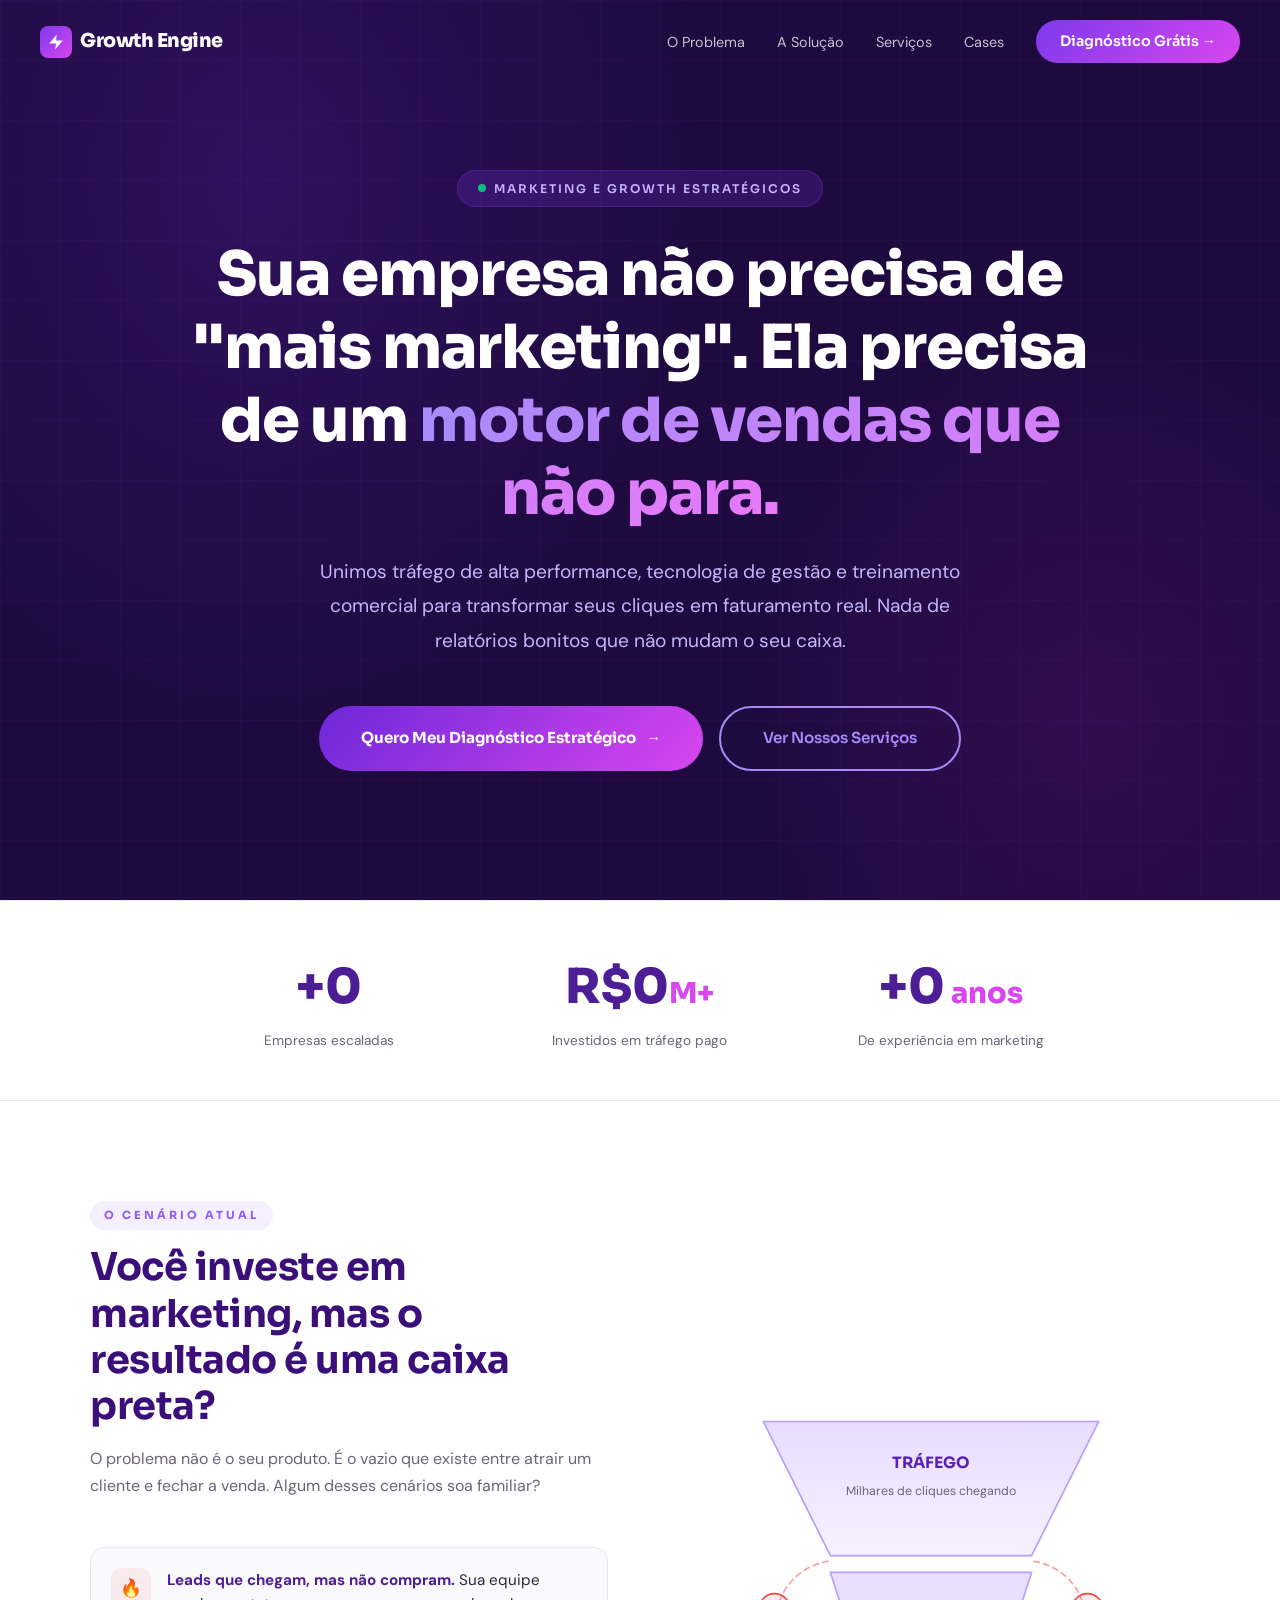
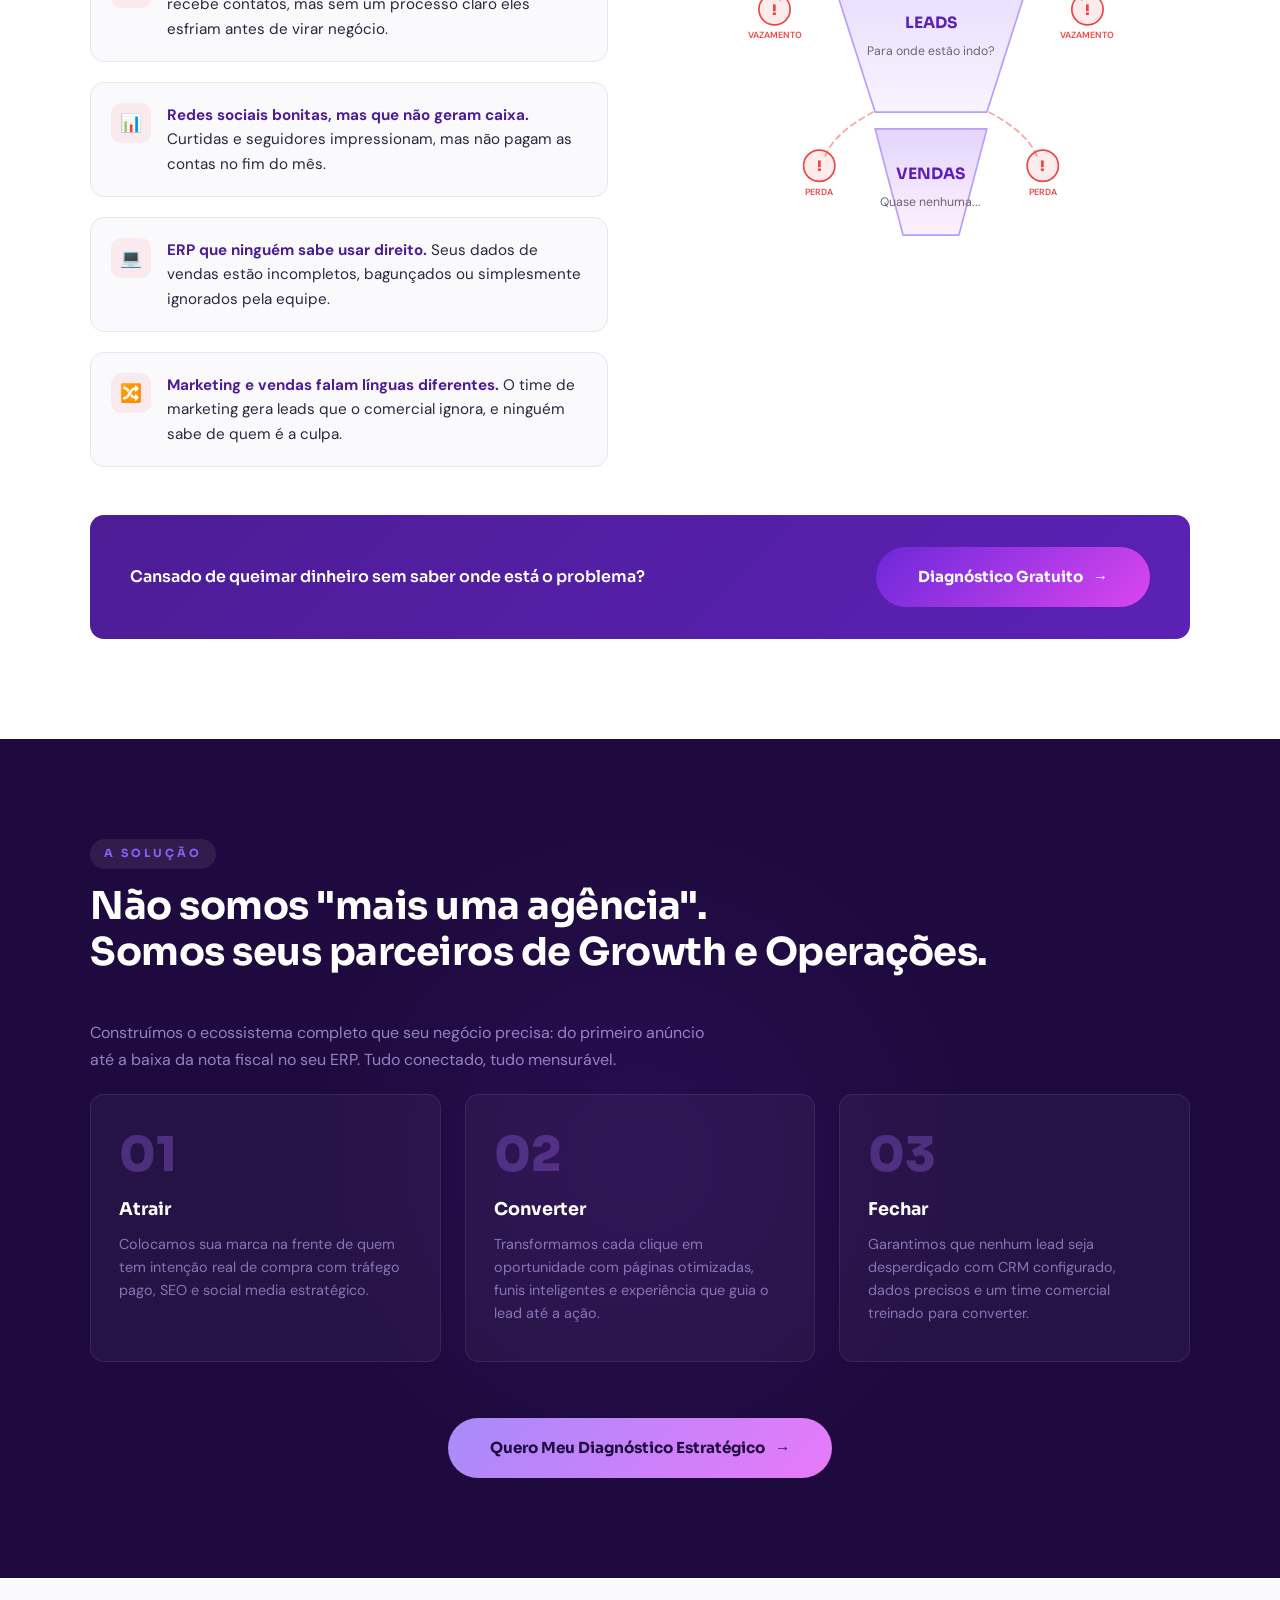
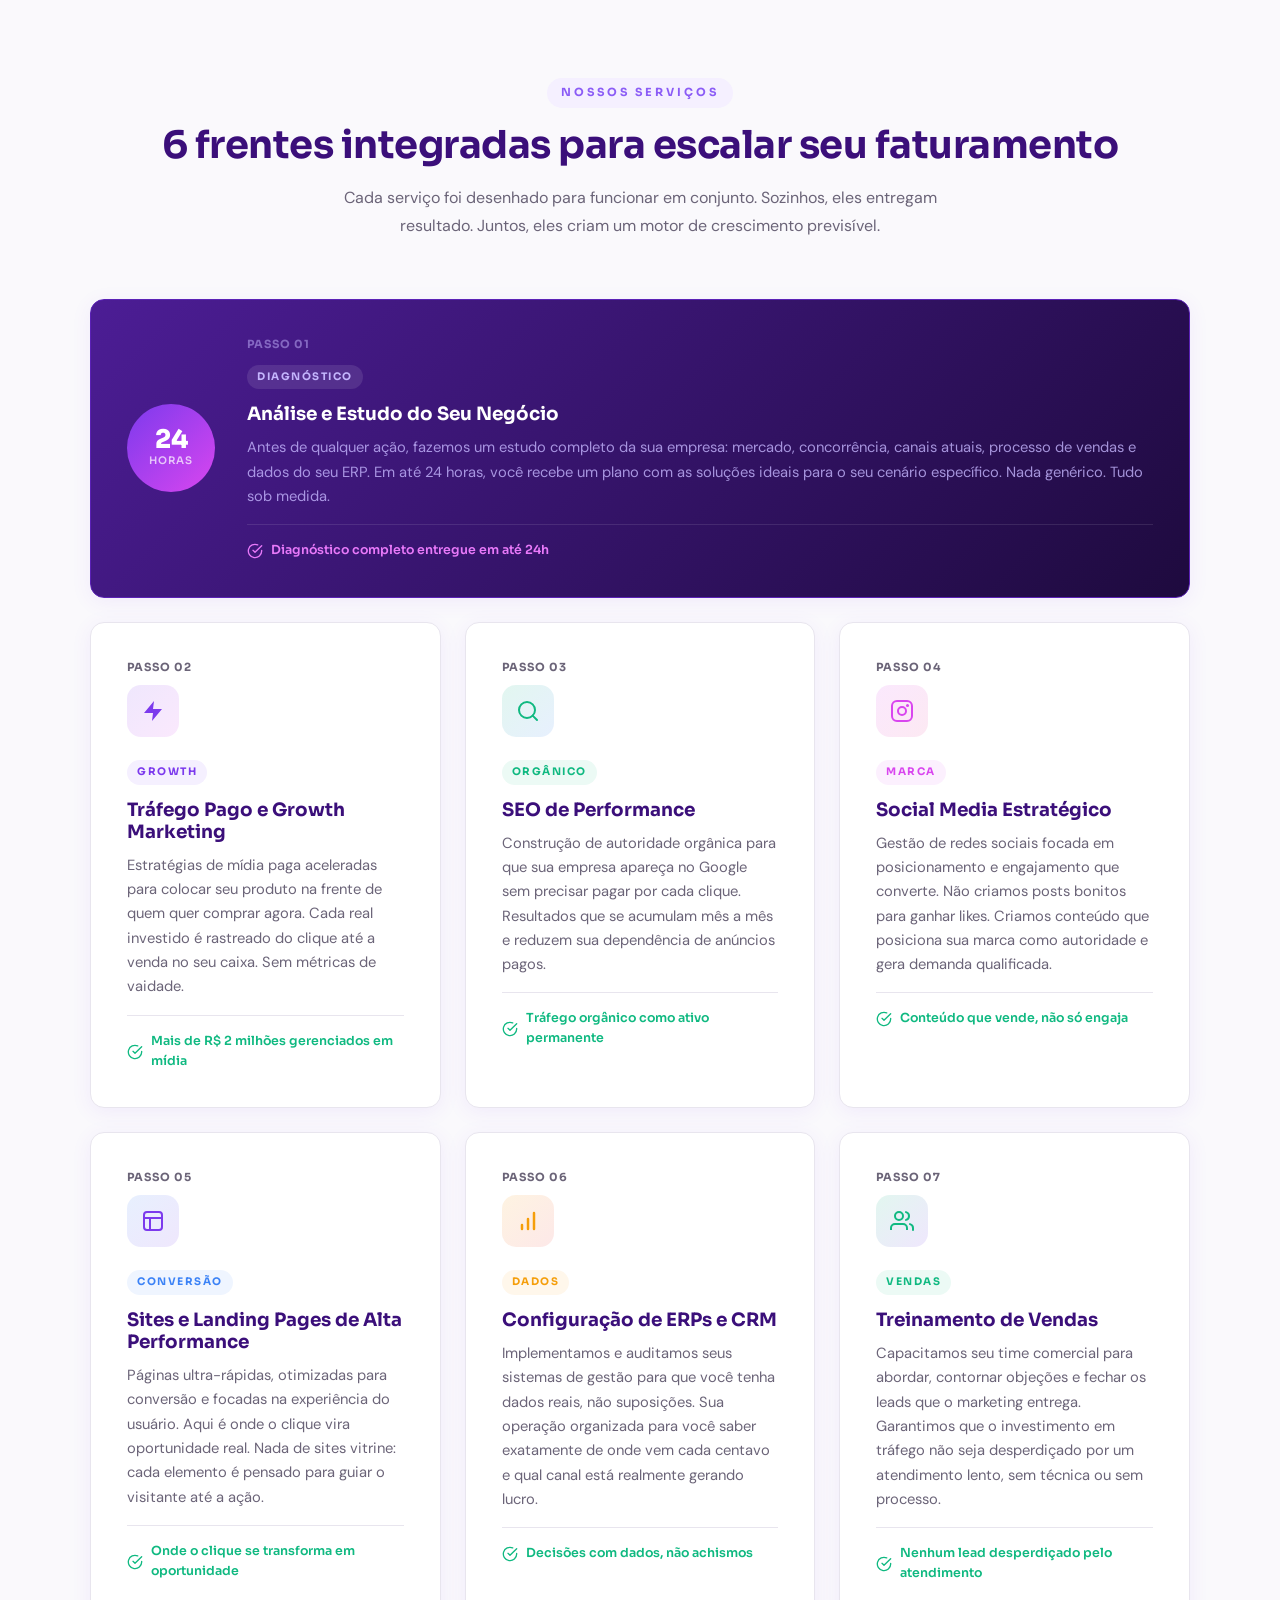
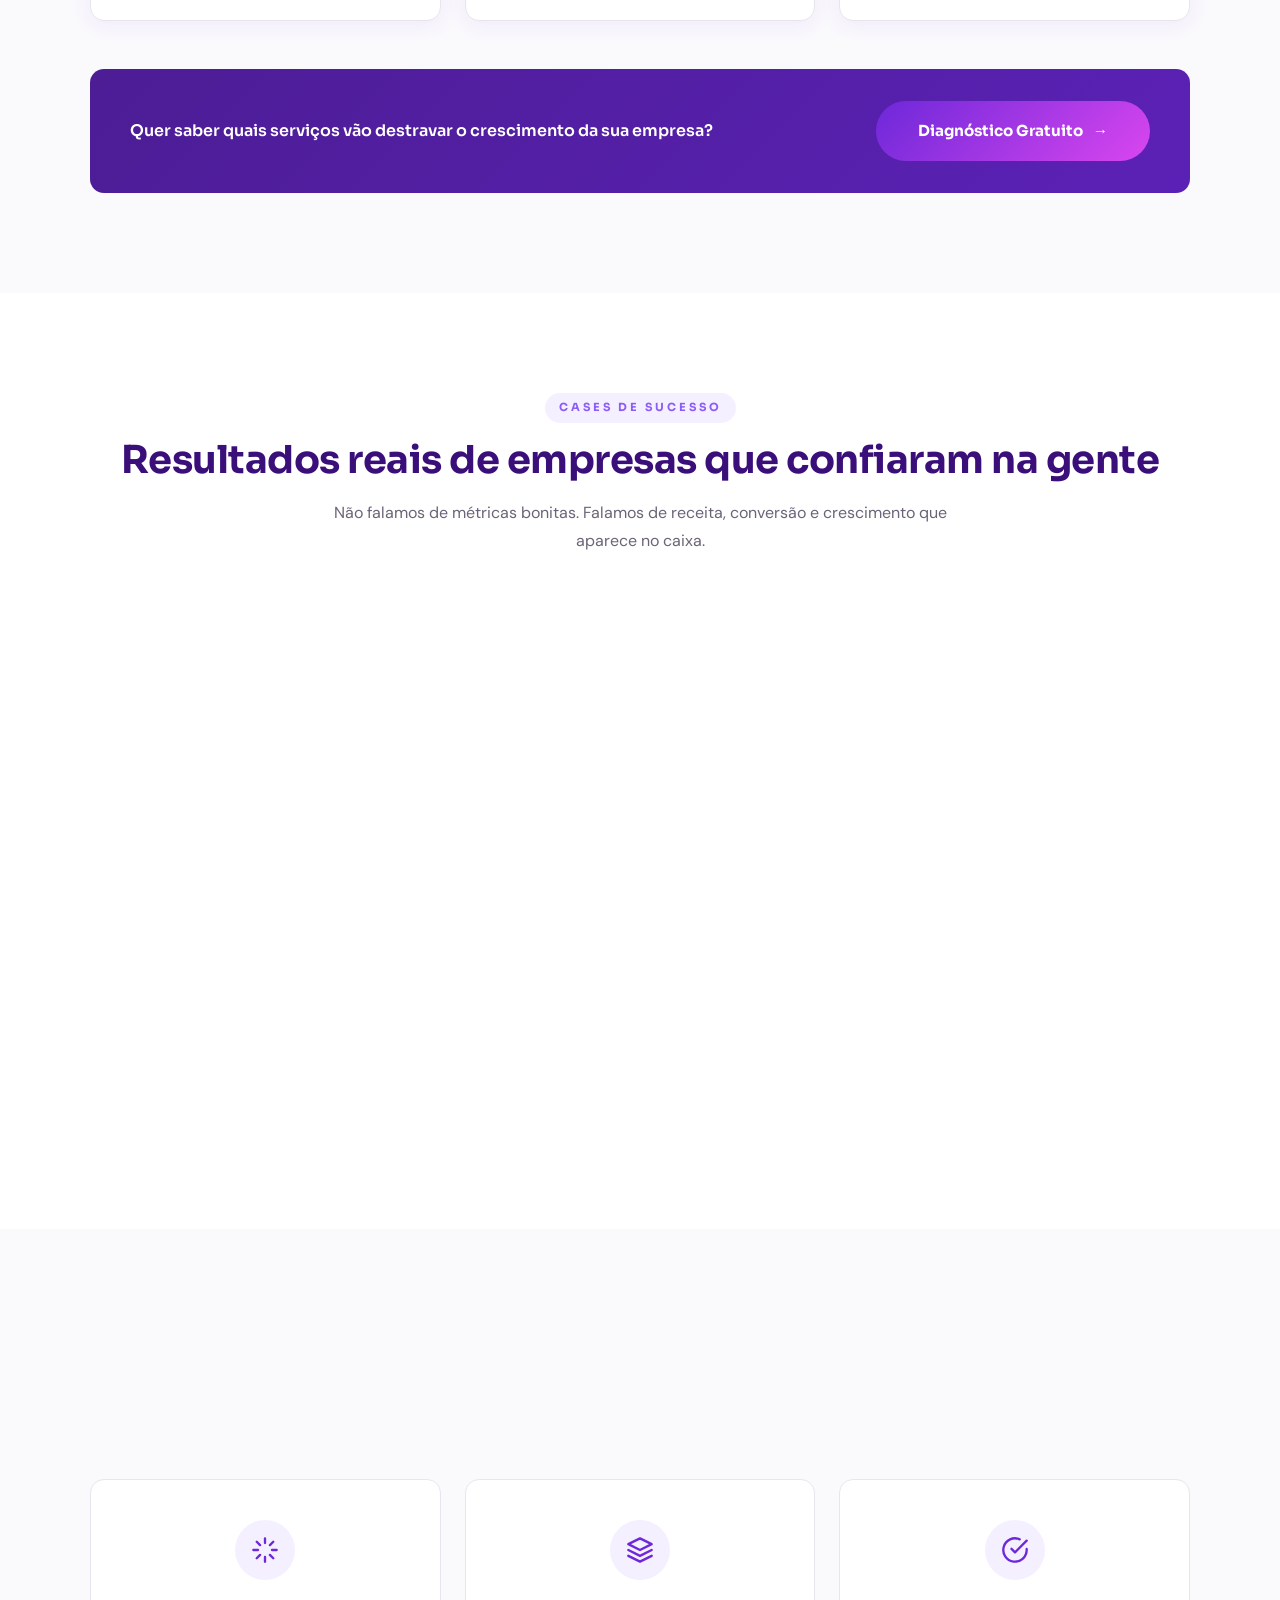
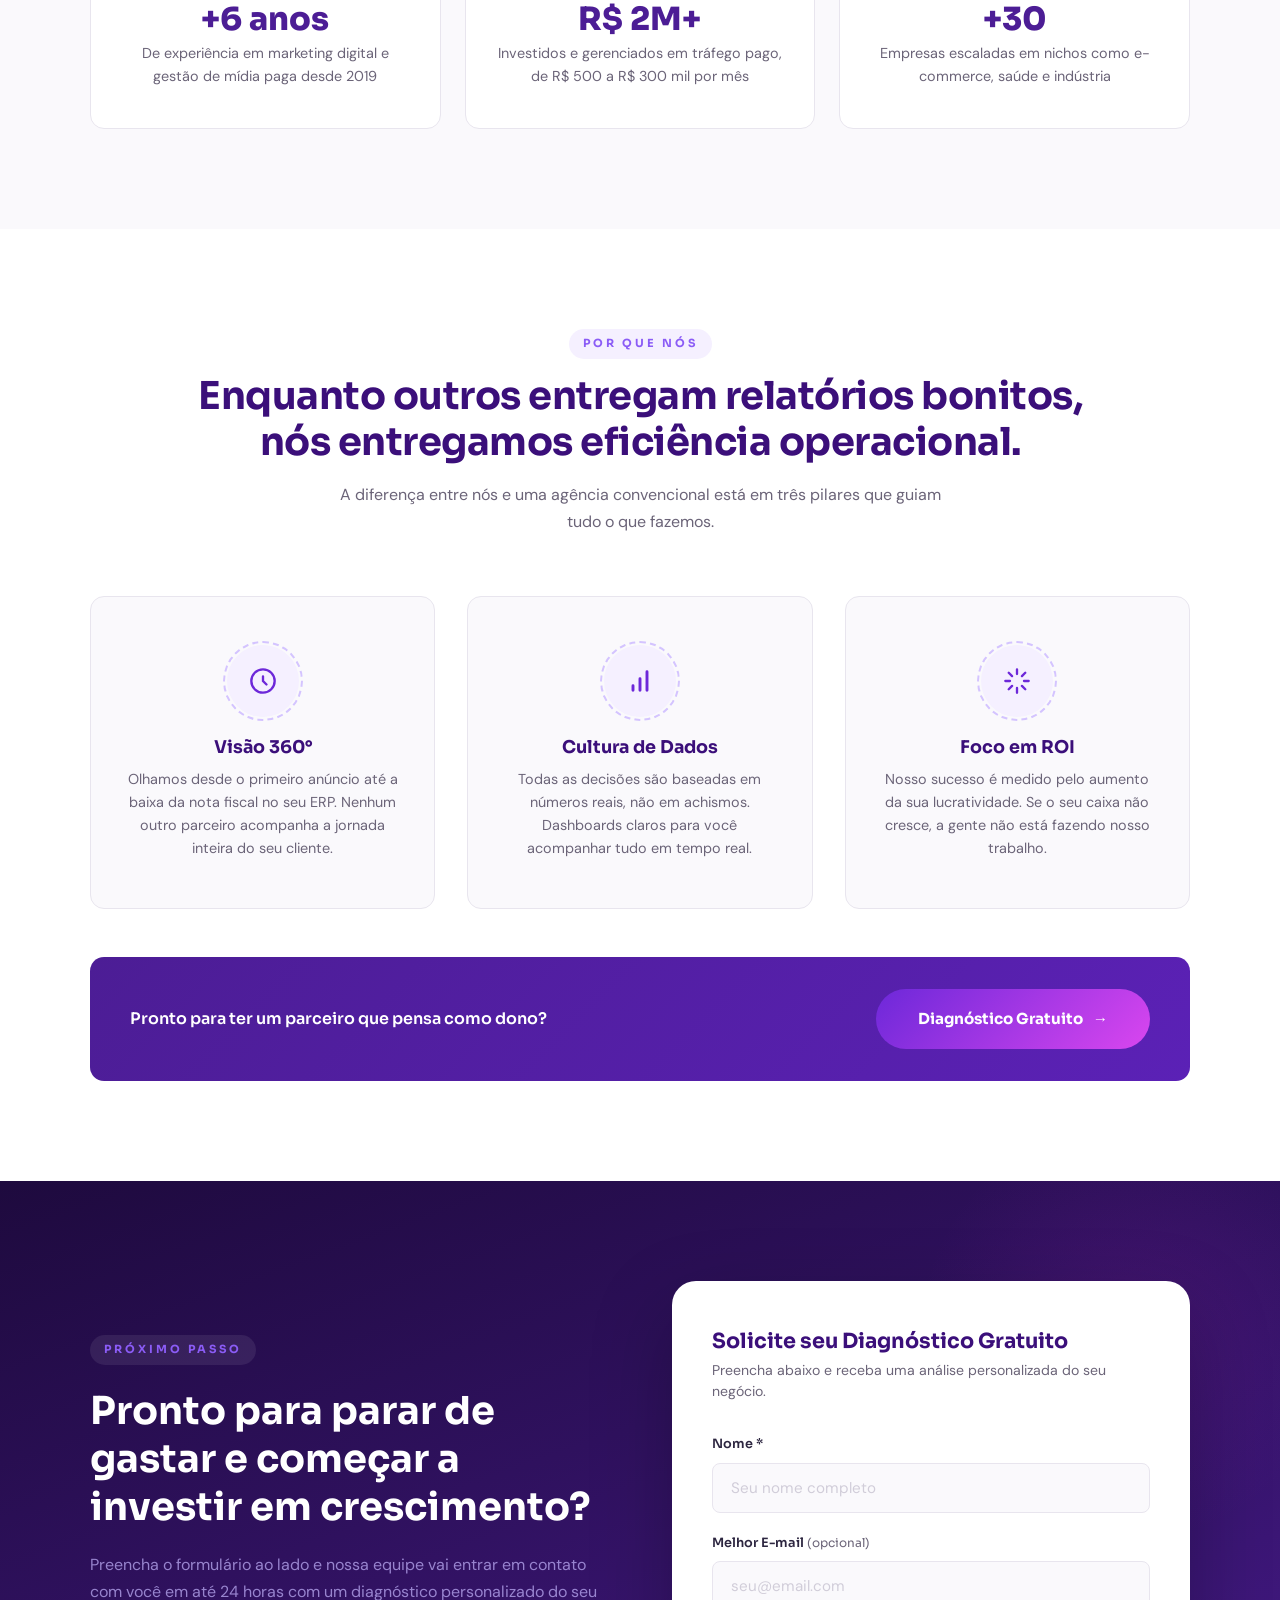
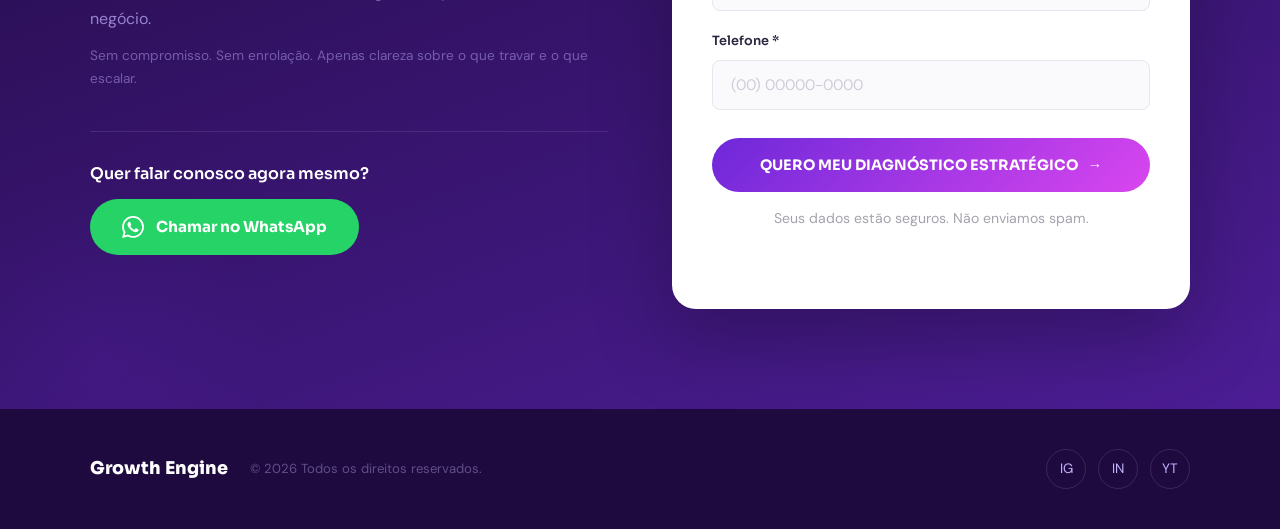
==== 1versao/lp/index.html @ 0308778b "pasta corrijida" ====
<!DOCTYPE html>
<html lang="pt-BR">
<head>
<meta charset="UTF-8">
<meta name="viewport" content="width=device-width, initial-scale=1.0">
<title>Growth Engine | Marketing de Performance + Vendas</title>
<link href="https://fonts.googleapis.com/css2?family=Sora:wght@300;400;600;700;800&family=DM+Sans:ital,wght@0,400;0,500;0,700;1,400&display=swap" rel="stylesheet">
<link rel="stylesheet" href="styles.css">
</head>
<body>

<!-- ═══════════════════════════════════
     HEADER
     ═══════════════════════════════════ -->
<header class="site-header" id="siteHeader">
  <div class="header-inner">
    <a href="#" class="logo">
      <div class="logo-icon">
        <svg width="18" height="18" fill="none" viewBox="0 0 24 24"><path d="M13 2L3 14h9l-1 8 10-12h-9l1-8z" fill="#fff"/></svg>
      </div>
      Growth Engine
    </a>
    <ul class="nav-links">
      <li><a href="#problema">O Problema</a></li>
      <li><a href="#solucao">A Solução</a></li>
      <li><a href="#servicos">Serviços</a></li>
      <li><a href="#cases">Cases</a></li>
      <li><a href="#diagnostico" class="nav-cta">Diagnóstico Grátis →</a></li>
    </ul>
    <button class="mobile-menu-btn" onclick="document.getElementById('diagnostico').scrollIntoView({behavior:'smooth'})">Diagnóstico →</button>
  </div>
</header>

<!-- ═══════════════════════════════════
     HERO
     ═══════════════════════════════════ -->
<section class="hero" id="inicio">
  <div class="hero-grid"></div>
  <div class="hero-content">
    <div class="hero-badge reveal">
      <span class="pulse"></span>
      Marketing e Growth Estratégicos
    </div>
    <h1 class="reveal reveal-delay-1">
      Sua empresa não precisa de<br>"mais marketing". Ela precisa de um <span class="gradient-text">motor de vendas que não para.</span>
    </h1>
    <p class="hero-sub reveal reveal-delay-2">
      Unimos tráfego de alta performance, tecnologia de gestão e treinamento comercial para transformar seus cliques em faturamento real. Nada de relatórios bonitos que não mudam o seu caixa.
    </p>
    <div class="hero-cta-group reveal reveal-delay-3">
      <a href="#diagnostico" class="btn-primary">
        Quero Meu Diagnóstico Estratégico
        <span class="arrow">→</span>
      </a>
      <a href="#servicos" class="btn-outline btn-outline-light">
        <span class="btn-text">Ver Nossos Serviços</span>
        <div class="btn-fill"></div>
      </a>
    </div>
  </div>
</section>

<!-- ═══════════════════════════════════
     METRICS BAR
     ═══════════════════════════════════ -->
<div class="metrics-bar">
  <div class="metrics-inner">
    <div class="metric-item reveal">
      <div class="metric-number">+<span class="counter" data-target="30">0</span></div>
      <div class="metric-label">Empresas escaladas</div>
    </div>
    <div class="metric-item reveal reveal-delay-1">
      <div class="metric-number">R$<span class="counter" data-target="2">0</span><span class="counter-suffix">M+</span></div>
      <div class="metric-label">Investidos em tráfego pago</div>
    </div>
    <div class="metric-item reveal reveal-delay-2">
      <div class="metric-number">+<span class="counter" data-target="6">0</span><span class="counter-suffix"> anos</span></div>
      <div class="metric-label">De experiência em marketing</div>
    </div>
  </div>
</div>

<!-- ═══════════════════════════════════
     PROBLEMA
     ═══════════════════════════════════ -->
<section class="section problem-section" id="problema">
  <div class="section-inner">
    <div class="problem-grid">
      <div>
        <span class="section-label reveal">O Cenário Atual</span>
        <h2 class="section-title reveal reveal-delay-1">Você investe em marketing, mas o resultado é uma caixa preta?</h2>
        <p class="section-desc reveal reveal-delay-2">O problema não é o seu produto. É o vazio que existe entre atrair um cliente e fechar a venda. Algum desses cenários soa familiar?</p>

        <ul class="problem-list">
          <li class="problem-item reveal reveal-delay-2">
            <div class="problem-icon">🔥</div>
            <div class="problem-text"><strong>Leads que chegam, mas não compram.</strong> Sua equipe recebe contatos, mas sem um processo claro eles esfriam antes de virar negócio.</div>
          </li>
          <li class="problem-item reveal reveal-delay-3">
            <div class="problem-icon">📊</div>
            <div class="problem-text"><strong>Redes sociais bonitas, mas que não geram caixa.</strong> Curtidas e seguidores impressionam, mas não pagam as contas no fim do mês.</div>
          </li>
          <li class="problem-item reveal reveal-delay-4">
            <div class="problem-icon">💻</div>
            <div class="problem-text"><strong>ERP que ninguém sabe usar direito.</strong> Seus dados de vendas estão incompletos, bagunçados ou simplesmente ignorados pela equipe.</div>
          </li>
          <li class="problem-item reveal reveal-delay-5">
            <div class="problem-icon">🔀</div>
            <div class="problem-text"><strong>Marketing e vendas falam línguas diferentes.</strong> O time de marketing gera leads que o comercial ignora, e ninguém sabe de quem é a culpa.</div>
          </li>
        </ul>
      </div>

      <div class="problem-visual reveal">
        <svg class="funnel-graphic" viewBox="0 0 340 440" fill="none" xmlns="http://www.w3.org/2000/svg">
          <defs>
            <linearGradient id="fG1" x1="170" y1="20" x2="170" y2="160" gradientUnits="userSpaceOnUse">
              <stop stop-color="#9b6dff" stop-opacity="0.25"/>
              <stop offset="1" stop-color="#9b6dff" stop-opacity="0.08"/>
            </linearGradient>
            <linearGradient id="fG2" x1="170" y1="175" x2="170" y2="300" gradientUnits="userSpaceOnUse">
              <stop stop-color="#8b5cf6" stop-opacity="0.2"/>
              <stop offset="1" stop-color="#8b5cf6" stop-opacity="0.06"/>
            </linearGradient>
            <linearGradient id="fG3" x1="170" y1="315" x2="170" y2="410" gradientUnits="userSpaceOnUse">
              <stop stop-color="#7c3aed" stop-opacity="0.2"/>
              <stop offset="1" stop-color="#d946ef" stop-opacity="0.06"/>
            </linearGradient>
          </defs>

          <!-- Topo: Tráfego -->
          <path d="M20,30 L320,30 L260,150 L80,150 Z" fill="url(#fG1)" stroke="#b89dff" stroke-width="1.5" stroke-linejoin="round"/>
          <text x="170" y="72" text-anchor="middle" font-family="Sora,sans-serif" font-size="14" font-weight="700" fill="#5b21b6">TRÁFEGO</text>
          <text x="170" y="96" text-anchor="middle" font-family="DM Sans,sans-serif" font-size="11" fill="#6b6478">Milhares de cliques chegando</text>

          <!-- Meio: Leads -->
          <path d="M80,165 L260,165 L220,290 L120,290 Z" fill="url(#fG2)" stroke="#b89dff" stroke-width="1.5" stroke-linejoin="round"/>
          <text x="170" y="215" text-anchor="middle" font-family="Sora,sans-serif" font-size="14" font-weight="700" fill="#5b21b6">LEADS</text>
          <text x="170" y="239" text-anchor="middle" font-family="DM Sans,sans-serif" font-size="11" fill="#6b6478">Para onde estão indo?</text>

          <!-- Base: Vendas -->
          <path d="M120,305 L220,305 L195,400 L145,400 Z" fill="url(#fG3)" stroke="#b89dff" stroke-width="1.5" stroke-linejoin="round"/>
          <text x="170" y="350" text-anchor="middle" font-family="Sora,sans-serif" font-size="14" font-weight="700" fill="#5b21b6">VENDAS</text>
          <text x="170" y="374" text-anchor="middle" font-family="DM Sans,sans-serif" font-size="11" fill="#6b6478">Quase nenhuma...</text>

          <!-- Setas de vazamento -->
          <path d="M78,155 C60,158 42,170 35,190" stroke="#ef4444" stroke-width="1.5" stroke-dasharray="5 4" fill="none" stroke-linecap="round" opacity="0.5"/>
          <path d="M262,155 C280,158 298,170 305,190" stroke="#ef4444" stroke-width="1.5" stroke-dasharray="5 4" fill="none" stroke-linecap="round" opacity="0.5"/>
          <path d="M118,290 C100,300 82,312 75,330" stroke="#ef4444" stroke-width="1.5" stroke-dasharray="5 4" fill="none" stroke-linecap="round" opacity="0.5"/>
          <path d="M222,290 C240,300 258,312 265,330" stroke="#ef4444" stroke-width="1.5" stroke-dasharray="5 4" fill="none" stroke-linecap="round" opacity="0.5"/>

          <!-- Alertas -->
          <circle cx="30" cy="198" r="14" fill="rgba(239,68,68,0.1)" stroke="#ef4444" stroke-width="1.5"/>
          <text x="30" y="203" text-anchor="middle" font-family="Sora,sans-serif" font-size="13" font-weight="800" fill="#ef4444">!</text>

          <circle cx="310" cy="198" r="14" fill="rgba(239,68,68,0.1)" stroke="#ef4444" stroke-width="1.5"/>
          <text x="310" y="203" text-anchor="middle" font-family="Sora,sans-serif" font-size="13" font-weight="800" fill="#ef4444">!</text>

          <circle cx="70" cy="338" r="14" fill="rgba(239,68,68,0.1)" stroke="#ef4444" stroke-width="1.5"/>
          <text x="70" y="343" text-anchor="middle" font-family="Sora,sans-serif" font-size="13" font-weight="800" fill="#ef4444">!</text>

          <circle cx="270" cy="338" r="14" fill="rgba(239,68,68,0.1)" stroke="#ef4444" stroke-width="1.5"/>
          <text x="270" y="343" text-anchor="middle" font-family="Sora,sans-serif" font-size="13" font-weight="800" fill="#ef4444">!</text>

          <!-- Labels de vazamento -->
          <text x="30" y="224" text-anchor="middle" font-family="DM Sans,sans-serif" font-size="8" fill="#ef4444" font-weight="600">VAZAMENTO</text>
          <text x="310" y="224" text-anchor="middle" font-family="DM Sans,sans-serif" font-size="8" fill="#ef4444" font-weight="600">VAZAMENTO</text>
          <text x="70" y="364" text-anchor="middle" font-family="DM Sans,sans-serif" font-size="8" fill="#ef4444" font-weight="600">PERDA</text>
          <text x="270" y="364" text-anchor="middle" font-family="DM Sans,sans-serif" font-size="8" fill="#ef4444" font-weight="600">PERDA</text>
        </svg>
      </div>
    </div>

    <div class="inline-cta reveal">
      <p>Cansado de queimar dinheiro sem saber onde está o problema?</p>
      <a href="#diagnostico" class="btn-primary">Diagnóstico Gratuito <span class="arrow">→</span></a>
    </div>
  </div>
</section>

<!-- ═══════════════════════════════════
     SOLUÇÃO
     ═══════════════════════════════════ -->
<section class="section solution-section" id="solucao">
  <div class="section-inner" style="position:relative; z-index:2;">
    <span class="section-label reveal">A Solução</span>
    <h2 class="section-title reveal reveal-delay-1">Não somos "mais uma agência".<br>Somos seus parceiros de Growth e Operações.</h2>
    <p class="section-desc reveal reveal-delay-2">Construímos o ecossistema completo que seu negócio precisa: do primeiro anúncio até a baixa da nota fiscal no seu ERP. Tudo conectado, tudo mensurável.</p>

    <div class="solution-pillars">
      <div class="pillar-card reveal">
        <div class="pillar-number">01</div>
        <div class="pillar-title">Atrair</div>
        <div class="pillar-desc">Colocamos sua marca na frente de quem tem intenção real de compra com tráfego pago, SEO e social media estratégico.</div>
      </div>
      <div class="pillar-card reveal reveal-delay-1">
        <div class="pillar-number">02</div>
        <div class="pillar-title">Converter</div>
        <div class="pillar-desc">Transformamos cada clique em oportunidade com páginas otimizadas, funis inteligentes e experiência que guia o lead até a ação.</div>
      </div>
      <div class="pillar-card reveal reveal-delay-2">
        <div class="pillar-number">03</div>
        <div class="pillar-title">Fechar</div>
        <div class="pillar-desc">Garantimos que nenhum lead seja desperdiçado com CRM configurado, dados precisos e um time comercial treinado para converter.</div>
      </div>
    </div>

    <div class="solution-cta-wrap reveal">
      <a href="#diagnostico" class="btn-primary" style="background:linear-gradient(135deg, var(--lavender-400), var(--fuchsia-400)); color:var(--purple-950);">
        Quero Meu Diagnóstico Estratégico
        <span class="arrow">→</span>
      </a>
    </div>
  </div>
</section>

<!-- ═══════════════════════════════════
     SERVIÇOS
     ═══════════════════════════════════ -->
<section class="section services-section" id="servicos">
  <div class="section-inner">
    <div class="services-header">
      <span class="section-label reveal">Nossos Serviços</span>
      <h2 class="section-title reveal reveal-delay-1">6 frentes integradas para escalar seu faturamento</h2>
      <p class="section-desc reveal reveal-delay-2">Cada serviço foi desenhado para funcionar em conjunto. Sozinhos, eles entregam resultado. Juntos, eles criam um motor de crescimento previsível.</p>
    </div>

    <!-- 1. ANÁLISE E ESTUDO (featured) -->
    <div class="services-grid">
      <div class="service-card featured reveal">
        <div class="featured-inner">
          <div class="featured-badge">
            <span class="badge-number">24</span>
            <span class="badge-unit">horas</span>
          </div>
          <div>
            <div class="service-step-number">Passo 01</div>
            <span class="service-tag">Diagnóstico</span>
            <h3>Análise e Estudo do Seu Negócio</h3>
            <p>Antes de qualquer ação, fazemos um estudo completo da sua empresa: mercado, concorrência, canais atuais, processo de vendas e dados do seu ERP. Em até 24 horas, você recebe um plano com as soluções ideais para o seu cenário específico. Nada genérico. Tudo sob medida.</p>
            <div class="service-result">
              <svg width="16" height="16" viewBox="0 0 24 24" fill="none"><path d="M22 11.08V12a10 10 0 11-5.93-9.14" stroke="#e879f9" stroke-width="2" stroke-linecap="round"/><path d="M22 4L12 14.01l-3-3" stroke="#e879f9" stroke-width="2" stroke-linecap="round" stroke-linejoin="round"/></svg>
              Diagnóstico completo entregue em até 24h
            </div>
          </div>
        </div>
      </div>
    </div>

    <!-- 2 a 6: Demais serviços em sequência -->
    <div class="services-grid" style="margin-top: 24px;">

      <!-- 2. Tráfego Pago -->
      <div class="service-card reveal">
        <div class="service-step-number">Passo 02</div>
        <div class="service-icon traffic">
          <svg width="24" height="24" fill="none" viewBox="0 0 24 24"><path d="M13 2L3 14h9l-1 8 10-12h-9l1-8z" fill="var(--purple-500)"/></svg>
        </div>
        <span class="service-tag">Growth</span>
        <h3>Tráfego Pago e Growth Marketing</h3>
        <p>Estratégias de mídia paga aceleradas para colocar seu produto na frente de quem quer comprar agora. Cada real investido é rastreado do clique até a venda no seu caixa. Sem métricas de vaidade.</p>
        <div class="service-result">
          <svg width="16" height="16" viewBox="0 0 24 24" fill="none"><path d="M22 11.08V12a10 10 0 11-5.93-9.14" stroke="#10b981" stroke-width="2" stroke-linecap="round"/><path d="M22 4L12 14.01l-3-3" stroke="#10b981" stroke-width="2" stroke-linecap="round" stroke-linejoin="round"/></svg>
          Mais de R$ 2 milhões gerenciados em mídia
        </div>
      </div>

      <!-- 3. SEO -->
      <div class="service-card reveal reveal-delay-1">
        <div class="service-step-number">Passo 03</div>
        <div class="service-icon seo">
          <svg width="24" height="24" fill="none" viewBox="0 0 24 24"><circle cx="11" cy="11" r="8" stroke="#10b981" stroke-width="2"/><path d="M21 21l-4.35-4.35" stroke="#10b981" stroke-width="2" stroke-linecap="round"/></svg>
        </div>
        <span class="service-tag" style="color:var(--success); background:rgba(16,185,129,0.08);">Orgânico</span>
        <h3>SEO de Performance</h3>
        <p>Construção de autoridade orgânica para que sua empresa apareça no Google sem precisar pagar por cada clique. Resultados que se acumulam mês a mês e reduzem sua dependência de anúncios pagos.</p>
        <div class="service-result">
          <svg width="16" height="16" viewBox="0 0 24 24" fill="none"><path d="M22 11.08V12a10 10 0 11-5.93-9.14" stroke="#10b981" stroke-width="2" stroke-linecap="round"/><path d="M22 4L12 14.01l-3-3" stroke="#10b981" stroke-width="2" stroke-linecap="round" stroke-linejoin="round"/></svg>
          Tráfego orgânico como ativo permanente
        </div>
      </div>

      <!-- 4. Social Media -->
      <div class="service-card reveal reveal-delay-2">
        <div class="service-step-number">Passo 04</div>
        <div class="service-icon social">
          <svg width="24" height="24" fill="none" viewBox="0 0 24 24"><path d="M17 2H7a5 5 0 00-5 5v10a5 5 0 005 5h10a5 5 0 005-5V7a5 5 0 00-5-5z" stroke="var(--fuchsia-500)" stroke-width="2"/><circle cx="12" cy="12" r="4" stroke="var(--fuchsia-500)" stroke-width="2"/><circle cx="17.5" cy="6.5" r="1.5" fill="var(--fuchsia-500)"/></svg>
        </div>
        <span class="service-tag" style="color:var(--fuchsia-500); background:rgba(217,70,239,0.08);">Marca</span>
        <h3>Social Media Estratégico</h3>
        <p>Gestão de redes sociais focada em posicionamento e engajamento que converte. Não criamos posts bonitos para ganhar likes. Criamos conteúdo que posiciona sua marca como autoridade e gera demanda qualificada.</p>
        <div class="service-result">
          <svg width="16" height="16" viewBox="0 0 24 24" fill="none"><path d="M22 11.08V12a10 10 0 11-5.93-9.14" stroke="#10b981" stroke-width="2" stroke-linecap="round"/><path d="M22 4L12 14.01l-3-3" stroke="#10b981" stroke-width="2" stroke-linecap="round" stroke-linejoin="round"/></svg>
          Conteúdo que vende, não só engaja
        </div>
      </div>

      <!-- 5. Sites e Landing Pages -->
      <div class="service-card reveal">
        <div class="service-step-number">Passo 05</div>
        <div class="service-icon lp">
          <svg width="24" height="24" fill="none" viewBox="0 0 24 24"><rect x="3" y="3" width="18" height="18" rx="3" stroke="var(--purple-500)" stroke-width="2"/><path d="M3 9h18M9 21V9" stroke="var(--purple-500)" stroke-width="2"/></svg>
        </div>
        <span class="service-tag" style="color:#3b82f6; background:rgba(59,130,246,0.08);">Conversão</span>
        <h3>Sites e Landing Pages de Alta Performance</h3>
        <p>Páginas ultra-rápidas, otimizadas para conversão e focadas na experiência do usuário. Aqui é onde o clique vira oportunidade real. Nada de sites vitrine: cada elemento é pensado para guiar o visitante até a ação.</p>
        <div class="service-result">
          <svg width="16" height="16" viewBox="0 0 24 24" fill="none"><path d="M22 11.08V12a10 10 0 11-5.93-9.14" stroke="#10b981" stroke-width="2" stroke-linecap="round"/><path d="M22 4L12 14.01l-3-3" stroke="#10b981" stroke-width="2" stroke-linecap="round" stroke-linejoin="round"/></svg>
          Onde o clique se transforma em oportunidade
        </div>
      </div>

      <!-- 6. ERP / CRM -->
      <div class="service-card reveal reveal-delay-1">
        <div class="service-step-number">Passo 06</div>
        <div class="service-icon erp">
          <svg width="24" height="24" fill="none" viewBox="0 0 24 24"><path d="M12 20V10M18 20V4M6 20v-4" stroke="#f59e0b" stroke-width="2.5" stroke-linecap="round"/></svg>
        </div>
        <span class="service-tag" style="color:#f59e0b; background:rgba(245,158,11,0.08);">Dados</span>
        <h3>Configuração de ERPs e CRM</h3>
        <p>Implementamos e auditamos seus sistemas de gestão para que você tenha dados reais, não suposições. Sua operação organizada para você saber exatamente de onde vem cada centavo e qual canal está realmente gerando lucro.</p>
        <div class="service-result">
          <svg width="16" height="16" viewBox="0 0 24 24" fill="none"><path d="M22 11.08V12a10 10 0 11-5.93-9.14" stroke="#10b981" stroke-width="2" stroke-linecap="round"/><path d="M22 4L12 14.01l-3-3" stroke="#10b981" stroke-width="2" stroke-linecap="round" stroke-linejoin="round"/></svg>
          Decisões com dados, não achismos
        </div>
      </div>

      <!-- 7. Treinamento de Vendas -->
      <div class="service-card reveal reveal-delay-2">
        <div class="service-step-number">Passo 07</div>
        <div class="service-icon training">
          <svg width="24" height="24" fill="none" viewBox="0 0 24 24"><path d="M17 21v-2a4 4 0 00-4-4H5a4 4 0 00-4 4v2" stroke="var(--success)" stroke-width="2"/><circle cx="9" cy="7" r="4" stroke="var(--success)" stroke-width="2"/><path d="M23 21v-2a4 4 0 00-3-3.87M16 3.13a4 4 0 010 7.75" stroke="var(--success)" stroke-width="2" stroke-linecap="round"/></svg>
        </div>
        <span class="service-tag" style="color:var(--success); background:rgba(16,185,129,0.08);">Vendas</span>
        <h3>Treinamento de Vendas</h3>
        <p>Capacitamos seu time comercial para abordar, contornar objeções e fechar os leads que o marketing entrega. Garantimos que o investimento em tráfego não seja desperdiçado por um atendimento lento, sem técnica ou sem processo.</p>
        <div class="service-result">
          <svg width="16" height="16" viewBox="0 0 24 24" fill="none"><path d="M22 11.08V12a10 10 0 11-5.93-9.14" stroke="#10b981" stroke-width="2" stroke-linecap="round"/><path d="M22 4L12 14.01l-3-3" stroke="#10b981" stroke-width="2" stroke-linecap="round" stroke-linejoin="round"/></svg>
          Nenhum lead desperdiçado pelo atendimento
        </div>
      </div>
    </div>

    <div class="inline-cta reveal">
      <p>Quer saber quais serviços vão destravar o crescimento da sua empresa?</p>
      <a href="#diagnostico" class="btn-primary">Diagnóstico Gratuito <span class="arrow">→</span></a>
    </div>
  </div>
</section>

<!-- ═══════════════════════════════════
     CASES DE SUCESSO
     ═══════════════════════════════════ -->
<section class="section cases-section" id="cases">
  <div class="section-inner">
    <div class="services-header">
      <span class="section-label reveal">Cases de Sucesso</span>
      <h2 class="section-title reveal reveal-delay-1">Resultados reais de empresas que confiaram na gente</h2>
      <p class="section-desc reveal reveal-delay-2">Não falamos de métricas bonitas. Falamos de receita, conversão e crescimento que aparece no caixa.</p>
    </div>

    <div class="cases-grid">
      <!-- E-commerce -->
      <div class="case-card ecommerce reveal">
        <span class="case-tag ecommerce">E-commerce</span>
        <h3>Crescimento explosivo em receita</h3>
        <p class="case-duration">Atuação por mais de 2 anos</p>
        <div class="case-stats">
          <div class="case-stat">
            <div class="case-stat-value">1.418%</div>
            <div class="case-stat-label">de crescimento na receita via Google Ads</div>
          </div>
          <div class="case-stat">
            <div class="case-stat-value">391%</div>
            <div class="case-stat-label">de aumento em conversas no Meta Ads</div>
          </div>
          <div class="case-stat">
            <div class="case-stat-value">R$ 8,5M</div>
            <div class="case-stat-label">em valor total de conversão registrado</div>
          </div>
        </div>
      </div>

      <!-- Saúde -->
      <div class="case-card saude reveal reveal-delay-1">
        <span class="case-tag saude">Saúde</span>
        <h3>ROAS dobrado em 3 meses</h3>
        <p class="case-duration">Atuação por 1 ano</p>
        <div class="case-stats">
          <div class="case-stat">
            <div class="case-stat-value">5,81x</div>
            <div class="case-stat-label">ROAS total no período analisado</div>
          </div>
          <div class="case-stat">
            <div class="case-stat-value">4x+</div>
            <div class="case-stat-label">ROAS médio mantido de forma constante</div>
          </div>
          <div class="case-stat">
            <div class="case-stat-value">1.495</div>
            <div class="case-stat-label">contatos qualificados gerados</div>
          </div>
        </div>
      </div>

      <!-- Indústria -->
      <div class="case-card industria reveal reveal-delay-2">
        <span class="case-tag industria">Indústria</span>
        <h3>91% mais conversão em 1 ano</h3>
        <p class="case-duration">Indústria de Estrutura e Automação</p>
        <div class="case-stats">
          <div class="case-stat">
            <div class="case-stat-value">91%</div>
            <div class="case-stat-label">de aumento na taxa de conversão</div>
          </div>
          <div class="case-stat">
            <div class="case-stat-value">4.036</div>
            <div class="case-stat-label">leads gerados no período</div>
          </div>
          <div class="case-stat">
            <div class="case-stat-value">80%</div>
            <div class="case-stat-label">taxa de qualificação dos leads</div>
          </div>
        </div>
      </div>
    </div>

    <div class="inline-cta reveal">
      <p>Quer ver resultados assim na sua empresa?</p>
      <a href="#diagnostico" class="btn-primary">Diagnóstico Gratuito <span class="arrow">→</span></a>
    </div>
  </div>
</section>

<!-- ═══════════════════════════════════
     NÚMEROS / PROOF
     ═══════════════════════════════════ -->
<section class="section proof-section" id="numeros">
  <div class="section-inner">
    <div class="services-header">
      <span class="section-label reveal">Nossos Números</span>
      <h2 class="section-title reveal reveal-delay-1">Experiência que gera confiança</h2>
    </div>

    <div class="proof-cards">
      <div class="proof-card reveal">
        <div class="proof-icon">
          <svg width="28" height="28" fill="none" viewBox="0 0 24 24"><path d="M12 2v4M12 18v4M4.93 4.93l2.83 2.83M16.24 16.24l2.83 2.83M2 12h4M18 12h4M4.93 19.07l2.83-2.83M16.24 7.76l2.83-2.83" stroke="var(--purple-600)" stroke-width="2" stroke-linecap="round"/></svg>
        </div>
        <h3>+6 anos</h3>
        <p>De experiência em marketing digital e gestão de mídia paga desde 2019</p>
      </div>
      <div class="proof-card reveal reveal-delay-1">
        <div class="proof-icon">
          <svg width="28" height="28" fill="none" viewBox="0 0 24 24"><path d="M12 2L2 7l10 5 10-5-10-5zM2 17l10 5 10-5M2 12l10 5 10-5" stroke="var(--purple-600)" stroke-width="2" stroke-linecap="round" stroke-linejoin="round"/></svg>
        </div>
        <h3>R$ 2M+</h3>
        <p>Investidos e gerenciados em tráfego pago, de R$ 500 a R$ 300 mil por mês</p>
      </div>
      <div class="proof-card reveal reveal-delay-2">
        <div class="proof-icon">
          <svg width="28" height="28" fill="none" viewBox="0 0 24 24"><path d="M22 11.08V12a10 10 0 11-5.93-9.14" stroke="var(--purple-600)" stroke-width="2" stroke-linecap="round"/><path d="M22 4L12 14.01l-3-3" stroke="var(--purple-600)" stroke-width="2" stroke-linecap="round" stroke-linejoin="round"/></svg>
        </div>
        <h3>+30</h3>
        <p>Empresas escaladas em nichos como e-commerce, saúde e indústria</p>
      </div>
    </div>
  </div>
</section>

<!-- ═══════════════════════════════════
     POR QUE NÓS
     ═══════════════════════════════════ -->
<section class="section why-section" id="diferenciais">
  <div class="section-inner">
    <div class="services-header">
      <span class="section-label reveal">Por Que Nós</span>
      <h2 class="section-title reveal reveal-delay-1">Enquanto outros entregam relatórios bonitos,<br>nós entregamos eficiência operacional.</h2>
      <p class="section-desc reveal reveal-delay-2">A diferença entre nós e uma agência convencional está em três pilares que guiam tudo o que fazemos.</p>
    </div>

    <div class="why-grid">
      <div class="why-card reveal">
        <div class="why-icon-wrap">
          <svg width="28" height="28" fill="none" viewBox="0 0 24 24"><circle cx="12" cy="12" r="10" stroke="var(--purple-600)" stroke-width="2"/><path d="M12 8v4l3 3" stroke="var(--purple-600)" stroke-width="2" stroke-linecap="round"/></svg>
        </div>
        <h3>Visão 360°</h3>
        <p>Olhamos desde o primeiro anúncio até a baixa da nota fiscal no seu ERP. Nenhum outro parceiro acompanha a jornada inteira do seu cliente.</p>
      </div>
      <div class="why-card reveal reveal-delay-1">
        <div class="why-icon-wrap">
          <svg width="28" height="28" fill="none" viewBox="0 0 24 24"><path d="M12 20V10M18 20V4M6 20v-4" stroke="var(--purple-600)" stroke-width="2.5" stroke-linecap="round"/></svg>
        </div>
        <h3>Cultura de Dados</h3>
        <p>Todas as decisões são baseadas em números reais, não em achismos. Dashboards claros para você acompanhar tudo em tempo real.</p>
      </div>
      <div class="why-card reveal reveal-delay-2">
        <div class="why-icon-wrap">
          <svg width="28" height="28" fill="none" viewBox="0 0 24 24"><path d="M12 2v4M12 18v4M4.93 4.93l2.83 2.83M16.24 16.24l2.83 2.83M2 12h4M18 12h4M4.93 19.07l2.83-2.83M16.24 7.76l2.83-2.83" stroke="var(--purple-600)" stroke-width="2" stroke-linecap="round"/></svg>
        </div>
        <h3>Foco em ROI</h3>
        <p>Nosso sucesso é medido pelo aumento da sua lucratividade. Se o seu caixa não cresce, a gente não está fazendo nosso trabalho.</p>
      </div>
    </div>

    <div class="inline-cta reveal">
      <p>Pronto para ter um parceiro que pensa como dono?</p>
      <a href="#diagnostico" class="btn-primary">Diagnóstico Gratuito <span class="arrow">→</span></a>
    </div>
  </div>
</section>

<!-- ═══════════════════════════════════
     FORMULÁRIO DE CONTATO + WHATSAPP
     ═══════════════════════════════════ -->
<section class="contact-section" id="diagnostico">
  <div class="contact-inner">

    <!-- Lado esquerdo: texto + WhatsApp -->
    <div class="contact-text reveal">
      <span class="section-label" style="background:rgba(255,255,255,0.08);">Próximo Passo</span>
      <h2>Pronto para parar de gastar e começar a investir em crescimento?</h2>
      <p>Preencha o formulário ao lado e nossa equipe vai entrar em contato com você em até 24 horas com um diagnóstico personalizado do seu negócio.</p>
      <p class="contact-no-strings">Sem compromisso. Sem enrolação. Apenas clareza sobre o que travar e o que escalar.</p>

      <div class="whatsapp-block">
        <h3>Quer falar conosco agora mesmo?</h3>
        <a href="https://wa.me/5500000000000?text=Olá!%20Vim%20pelo%20site%20e%20quero%20saber%20mais%20sobre%20o%20diagnóstico%20de%20growth." class="btn-whatsapp" target="_blank" rel="noopener">
          <svg width="22" height="22" viewBox="0 0 24 24" fill="currentColor"><path d="M17.472 14.382c-.297-.149-1.758-.867-2.03-.967-.273-.099-.471-.148-.67.15-.197.297-.767.966-.94 1.164-.173.199-.347.223-.644.075-.297-.15-1.255-.463-2.39-1.475-.883-.788-1.48-1.761-1.653-2.059-.173-.297-.018-.458.13-.606.134-.133.298-.347.446-.52.149-.174.198-.298.298-.497.099-.198.05-.371-.025-.52-.075-.149-.669-1.612-.916-2.207-.242-.579-.487-.5-.669-.51-.173-.008-.371-.01-.57-.01-.198 0-.52.074-.792.372-.272.297-1.04 1.016-1.04 2.479 0 1.462 1.065 2.875 1.213 3.074.149.198 2.096 3.2 5.077 4.487.709.306 1.262.489 1.694.625.712.227 1.36.195 1.871.118.571-.085 1.758-.719 2.006-1.413.248-.694.248-1.289.173-1.413-.074-.124-.272-.198-.57-.347m-5.421 7.403h-.004a9.87 9.87 0 01-5.031-1.378l-.361-.214-3.741.982.998-3.648-.235-.374a9.86 9.86 0 01-1.51-5.26c.001-5.45 4.436-9.884 9.888-9.884 2.64 0 5.122 1.03 6.988 2.898a9.825 9.825 0 012.893 6.994c-.003 5.45-4.437 9.884-9.885 9.884m8.413-18.297A11.815 11.815 0 0012.05 0C5.495 0 .16 5.335.157 11.892c0 2.096.547 4.142 1.588 5.945L.057 24l6.305-1.654a11.882 11.882 0 005.683 1.448h.005c6.554 0 11.89-5.335 11.893-11.893a11.821 11.821 0 00-3.48-8.413z"/></svg>
          Chamar no WhatsApp
        </a>
      </div>
    </div>

    <!-- Lado direito: formulário -->
    <div class="contact-form-wrap reveal reveal-delay-2">
      <div class="contact-form-card">
        <h3>Solicite seu Diagnóstico Gratuito</h3>
        <p>Preencha abaixo e receba uma análise personalizada do seu negócio.</p>

        <div class="form-group">
          <label for="contact-name">Nome *</label>
          <input type="text" id="contact-name" placeholder="Seu nome completo" required>
        </div>

        <div class="form-group">
          <label for="contact-email">Melhor E-mail <span class="optional-tag">(opcional)</span></label>
          <input type="email" id="contact-email" placeholder="seu@email.com">
        </div>

        <div class="form-group">
          <label for="contact-phone">Telefone *</label>
          <input type="tel" id="contact-phone" placeholder="(00) 00000-0000" required>
        </div>

        <button type="button" class="btn-primary btn-submit" id="submitBtn" onclick="handleFormSubmit()">
          QUERO MEU DIAGNÓSTICO ESTRATÉGICO
          <span class="arrow">→</span>
        </button>

        <p class="form-privacy">Seus dados estão seguros. Não enviamos spam.</p>
      </div>
    </div>

  </div>
</section>

<!-- ═══════════════════════════════════
     FOOTER (LP simplificado)
     ═══════════════════════════════════ -->
<footer class="site-footer">
  <div class="footer-inner">
    <div class="footer-brand-mini">
      <h4>Growth Engine</h4>
      <span>© 2026 Todos os direitos reservados.</span>
    </div>
    <div class="footer-social">
      <a href="#" aria-label="Instagram">IG</a>
      <a href="#" aria-label="LinkedIn">IN</a>
      <a href="#" aria-label="YouTube">YT</a>
    </div>
  </div>
</footer>

<script src="script.js"></script>
</body>
</html>
---- 1versao/lp/styles.css ----
/* ═══════════════════════════════════════════
   CSS VARIABLES — PALETA ROXA (Matriz Mestre)
   ═══════════════════════════════════════════ */
:root {
  --purple-50:  #f5f0ff;
  --purple-100: #ede5ff;
  --purple-200: #d4c4ff;
  --purple-300: #b89dff;
  --purple-400: #9b6dff;
  --purple-500: #7c3aed;
  --purple-600: #6d28d9;
  --purple-700: #5b21b6;
  --purple-800: #4c1d95;
  --purple-900: #3b0f7a;
  --purple-950: #1e0a3e;

  --lavender-300: #c4b5fd;
  --lavender-400: #a78bfa;
  --lavender-500: #8b5cf6;

  --fuchsia-400: #e879f9;
  --fuchsia-500: #d946ef;
  --fuchsia-600: #c026d3;

  --white:  #ffffff;
  --gray-50:  #faf9fc;
  --gray-100: #f3f1f6;
  --gray-200: #e8e5ee;
  --gray-300: #d1cdd9;
  --gray-600: #6b6478;
  --gray-800: #2d2640;
  --gray-900: #1a1428;
  --black: #0d0a14;

  --success: #10b981;
  --radius-sm: 8px;
  --radius-md: 14px;
  --radius-lg: 24px;
  --radius-full: 9999px;
  --shadow-soft: 0 4px 20px rgba(124, 58, 237, 0.08);
  --shadow-float: 0 20px 50px rgba(124, 58, 237, 0.12);
  --transition-smooth: 0.4s cubic-bezier(0.25, 0.8, 0.25, 1);
  --transition-snappy: 0.3s cubic-bezier(0.4, 0, 0.2, 1);
}

/* ═══════════════════════════════════════════
   RESET & BASE
   ═══════════════════════════════════════════ */
*, *::before, *::after { margin: 0; padding: 0; box-sizing: border-box; }
html { scroll-behavior: smooth; }

body {
  font-family: 'DM Sans', sans-serif;
  color: var(--gray-800);
  background: var(--gray-50);
  line-height: 1.6;
  -webkit-font-smoothing: antialiased;
}

h1, h2, h3, h4, h5 { font-family: 'Sora', sans-serif; line-height: 1.2; }

/* ═══════════════════════════════════════════
   HEADER / NAV
   ═══════════════════════════════════════════ */
.site-header {
  position: fixed;
  top: 0; left: 0; right: 0;
  z-index: 1000;
  padding: 0 24px;
  transition: background 0.4s ease, box-shadow 0.4s ease;
}
.site-header.scrolled {
  background: rgba(30, 10, 62, 0.95);
  backdrop-filter: blur(16px);
  box-shadow: 0 4px 30px rgba(0,0,0,0.2);
}
.header-inner {
  max-width: 1200px;
  margin: 0 auto;
  display: flex;
  justify-content: space-between;
  align-items: center;
  padding: 20px 0;
}
.logo {
  font-family: 'Sora', sans-serif;
  font-weight: 800;
  font-size: 1.2rem;
  color: var(--white);
  text-decoration: none;
  letter-spacing: -0.5px;
  display: flex;
  align-items: center;
  gap: 8px;
}
.logo-icon {
  width: 32px; height: 32px;
  background: linear-gradient(135deg, var(--purple-500), var(--fuchsia-500));
  border-radius: 8px;
  display: flex; align-items: center; justify-content: center;
}
.nav-links {
  display: flex;
  list-style: none;
  gap: 32px;
  align-items: center;
}
.nav-links a {
  color: var(--white);
  text-decoration: none;
  font-size: 0.9rem;
  opacity: 0.75;
  transition: opacity 0.3s;
}
.nav-links a:hover { opacity: 1; }
.nav-cta {
  display: inline-flex;
  align-items: center;
  gap: 6px;
  padding: 10px 24px;
  background: linear-gradient(135deg, var(--purple-500), var(--fuchsia-500));
  color: var(--white) !important;
  opacity: 1 !important;
  border-radius: var(--radius-full);
  font-weight: 600;
  font-size: 0.85rem;
  font-family: 'Sora', sans-serif;
  transition: transform 0.3s, box-shadow 0.3s;
}
.nav-cta:hover {
  transform: translateY(-2px);
  box-shadow: 0 8px 25px rgba(124, 58, 237, 0.4);
}
.mobile-menu-btn {
  display: none;
  background: none;
  border: 1px solid rgba(255,255,255,0.2);
  color: var(--white);
  padding: 8px 16px;
  border-radius: var(--radius-full);
  font-size: 0.85rem;
  cursor: pointer;
  font-family: 'Sora', sans-serif;
}

/* ═══════════════════════════════════════════
   HERO SECTION
   ═══════════════════════════════════════════ */
.hero {
  position: relative;
  min-height: 100vh;
  display: flex;
  align-items: center;
  justify-content: center;
  background: var(--purple-950);
  overflow: hidden;
  padding: 120px 24px 80px;
}
.hero::before {
  content: '';
  position: absolute;
  top: -50%; left: -20%;
  width: 80%; height: 140%;
  background: radial-gradient(ellipse, var(--purple-800) 0%, transparent 65%);
  opacity: 0.35;
  pointer-events: none;
}
.hero::after {
  content: '';
  position: absolute;
  bottom: -30%; right: -15%;
  width: 60%; height: 100%;
  background: radial-gradient(ellipse, var(--fuchsia-600) 0%, transparent 65%);
  opacity: 0.12;
  pointer-events: none;
}
.hero-grid {
  position: absolute;
  top: 0; left: 0; right: 0; bottom: 0;
  background-image:
    linear-gradient(rgba(124, 58, 237, 0.06) 1px, transparent 1px),
    linear-gradient(90deg, rgba(124, 58, 237, 0.06) 1px, transparent 1px);
  background-size: 60px 60px;
  pointer-events: none;
}
.hero-content {
  position: relative;
  z-index: 2;
  max-width: 900px;
  text-align: center;
}
.hero-badge {
  display: inline-flex;
  align-items: center;
  gap: 8px;
  background: rgba(124, 58, 237, 0.2);
  border: 1px solid rgba(124, 58, 237, 0.3);
  padding: 8px 20px;
  border-radius: var(--radius-full);
  font-family: 'Sora', sans-serif;
  font-size: 0.75rem;
  font-weight: 600;
  color: var(--lavender-300);
  text-transform: uppercase;
  letter-spacing: 2px;
  margin-bottom: 32px;
}
.hero-badge .pulse {
  width: 8px; height: 8px;
  background: var(--success);
  border-radius: 50%;
  animation: pulse 2s ease-in-out infinite;
}
@keyframes pulse {
  0%, 100% { opacity: 1; transform: scale(1); }
  50% { opacity: 0.5; transform: scale(1.5); }
}
.hero h1 {
  font-size: clamp(2.2rem, 5.5vw, 3.8rem);
  font-weight: 800;
  color: var(--white);
  margin-bottom: 24px;
  letter-spacing: -1px;
}
.hero h1 .gradient-text {
  background: linear-gradient(135deg, var(--lavender-400), var(--fuchsia-400));
  -webkit-background-clip: text;
  -webkit-text-fill-color: transparent;
  background-clip: text;
}
.hero-sub {
  font-size: clamp(1rem, 2vw, 1.2rem);
  color: var(--lavender-300);
  opacity: 0.7;
  max-width: 680px;
  margin: 0 auto 48px;
  line-height: 1.8;
}
.hero-cta-group {
  display: flex;
  gap: 16px;
  justify-content: center;
  flex-wrap: wrap;
}

/* ═══════════════════════════════════════════
   BUTTONS
   ═══════════════════════════════════════════ */
.btn-primary {
  position: relative;
  display: inline-flex;
  align-items: center;
  justify-content: center;
  gap: 10px;
  padding: 18px 42px;
  background: linear-gradient(135deg, var(--purple-600), var(--fuchsia-500));
  border: none;
  border-radius: var(--radius-full);
  color: var(--white);
  font-family: 'Sora', sans-serif;
  font-weight: 700;
  font-size: 0.95rem;
  text-decoration: none;
  cursor: pointer;
  overflow: hidden;
  transition: transform 0.3s, box-shadow 0.3s;
  z-index: 1;
}
.btn-primary:hover {
  transform: translateY(-3px);
  box-shadow: 0 12px 35px rgba(124, 58, 237, 0.35);
}
.btn-primary .arrow { transition: transform 0.3s; }
.btn-primary:hover .arrow { transform: translateX(4px); }

.btn-outline {
  position: relative;
  display: inline-flex;
  align-items: center;
  justify-content: center;
  padding: 18px 42px;
  border: 2px solid var(--purple-400);
  border-radius: var(--radius-full);
  color: var(--purple-400);
  font-family: 'Sora', sans-serif;
  font-weight: 600;
  font-size: 0.95rem;
  text-decoration: none;
  overflow: hidden;
  transition: color 0.4s cubic-bezier(0.4, 0, 0.2, 1);
  z-index: 1;
  cursor: pointer;
  background: transparent;
}
.btn-outline .btn-fill {
  position: absolute;
  top: 100%; left: 0;
  width: 100%; height: 100%;
  background: linear-gradient(135deg, var(--purple-600), var(--fuchsia-500));
  transition: transform 0.4s cubic-bezier(0.4, 0, 0.2, 1);
  z-index: -1;
}
.btn-outline .btn-text { position: relative; z-index: 2; }
.btn-outline:hover { color: var(--white); border-color: transparent; }
.btn-outline:hover .btn-fill { transform: translateY(-100%); }
.btn-outline-light {
  border-color: var(--lavender-400);
  color: var(--lavender-400);
}
.btn-outline-light .btn-fill {
  background: linear-gradient(135deg, var(--lavender-400), var(--fuchsia-400));
}
.btn-outline-light:hover { color: var(--purple-950); }

/* ═══════════════════════════════════════════
   METRICS BAR
   ═══════════════════════════════════════════ */
.metrics-bar {
  background: var(--white);
  border-top: 1px solid var(--gray-200);
  border-bottom: 1px solid var(--gray-200);
  padding: 48px 24px;
}
.metrics-inner {
  max-width: 900px;
  margin: 0 auto;
  display: grid;
  grid-template-columns: repeat(3, 1fr);
  gap: 32px;
  text-align: center;
}
.metric-item { padding: 0 16px; }
.metric-number {
  font-family: 'Sora', sans-serif;
  font-size: clamp(2rem, 4vw, 3rem);
  font-weight: 800;
  color: var(--purple-800);
}
.metric-number .counter-suffix {
  font-size: 0.6em;
  color: var(--fuchsia-500);
}
.metric-label {
  font-size: 0.85rem;
  color: var(--gray-600);
  margin-top: 4px;
}

/* ═══════════════════════════════════════════
   SECTION COMMON
   ═══════════════════════════════════════════ */
.section {
  padding: 100px 24px;
}
.section-inner {
  max-width: 1100px;
  margin: 0 auto;
}
.section-label {
  display: inline-block;
  font-family: 'Sora', sans-serif;
  font-size: 0.7rem;
  font-weight: 700;
  text-transform: uppercase;
  letter-spacing: 3px;
  color: var(--lavender-500);
  background: var(--purple-50);
  padding: 6px 14px;
  border-radius: var(--radius-full);
  margin-bottom: 14px;
}
.section-title {
  font-size: clamp(1.6rem, 3.5vw, 2.4rem);
  color: var(--purple-900);
  margin-bottom: 16px;
  letter-spacing: -0.5px;
}
.section-desc {
  color: var(--gray-600);
  max-width: 620px;
  font-size: 1rem;
  line-height: 1.7;
  margin-bottom: 48px;
}

/* ═══════════════════════════════════════════
   PROBLEM SECTION
   ═══════════════════════════════════════════ */
.problem-section { background: var(--white); }
.problem-grid {
  display: grid;
  grid-template-columns: 1fr 1fr;
  gap: 64px;
  align-items: center;
}
.problem-list {
  list-style: none;
  display: flex;
  flex-direction: column;
  gap: 20px;
}
.problem-item {
  display: flex;
  gap: 16px;
  align-items: flex-start;
  padding: 20px;
  background: var(--gray-50);
  border-radius: var(--radius-md);
  border: 1px solid var(--gray-200);
  transition: var(--transition-smooth);
}
.problem-item:hover {
  border-color: var(--purple-200);
  background: var(--purple-50);
  transform: translateX(6px);
}
.problem-icon {
  width: 40px; height: 40px;
  min-width: 40px;
  border-radius: 10px;
  display: flex; align-items: center; justify-content: center;
  font-size: 1.1rem;
  background: rgba(239, 68, 68, 0.08);
}
.problem-text {
  font-size: 0.95rem;
  color: var(--gray-800);
  line-height: 1.6;
}
.problem-text strong {
  color: var(--purple-800);
  font-weight: 700;
}
.problem-visual {
  position: relative;
  display: flex;
  align-items: center;
  justify-content: center;
}

/* ═══════════════════════════════════════════
   FUNNEL SVG
   ═══════════════════════════════════════════ */
.funnel-graphic { width: 100%; max-width: 380px; }

/* ═══════════════════════════════════════════
   SOLUTION SECTION
   ═══════════════════════════════════════════ */
.solution-section {
  background: var(--purple-950);
  position: relative;
  overflow: hidden;
}
.solution-section::before {
  content: '';
  position: absolute;
  top: 50%; left: 50%;
  transform: translate(-50%, -50%);
  width: 800px; height: 800px;
  background: radial-gradient(circle, var(--purple-700) 0%, transparent 60%);
  opacity: 0.15;
  pointer-events: none;
}
.solution-section .section-label { background: rgba(255,255,255,0.08); }
.solution-section .section-title { color: var(--white); }
.solution-section .section-desc { color: var(--lavender-300); opacity: 0.7; }
.solution-pillars {
  display: grid;
  grid-template-columns: repeat(3, 1fr);
  gap: 24px;
  margin-top: 24px;
}
.pillar-card {
  background: rgba(255,255,255,0.04);
  border: 1px solid rgba(255,255,255,0.08);
  border-radius: var(--radius-md);
  padding: 36px 28px;
  transition: var(--transition-smooth);
  position: relative;
  overflow: hidden;
}
.pillar-card::before {
  content: '';
  position: absolute;
  top: 0; left: 0; right: 0;
  height: 3px;
  background: linear-gradient(90deg, var(--purple-500), var(--fuchsia-500));
  opacity: 0;
  transition: opacity 0.4s;
}
.pillar-card:hover {
  background: rgba(255,255,255,0.08);
  border-color: rgba(255,255,255,0.15);
  transform: translateY(-6px);
}
.pillar-card:hover::before { opacity: 1; }
.pillar-number {
  font-family: 'Sora', sans-serif;
  font-size: 3rem;
  font-weight: 800;
  background: linear-gradient(135deg, var(--purple-400), var(--fuchsia-400));
  -webkit-background-clip: text;
  -webkit-text-fill-color: transparent;
  background-clip: text;
  opacity: 0.3;
  line-height: 1;
  margin-bottom: 16px;
}
.pillar-title {
  font-family: 'Sora', sans-serif;
  font-size: 1.1rem;
  font-weight: 700;
  color: var(--white);
  margin-bottom: 10px;
}
.pillar-desc {
  font-size: 0.9rem;
  color: var(--lavender-300);
  opacity: 0.6;
  line-height: 1.6;
}
.solution-cta-wrap {
  text-align: center;
  margin-top: 56px;
  position: relative;
  z-index: 2;
}

/* ═══════════════════════════════════════════
   SERVICES SECTION
   ═══════════════════════════════════════════ */
.services-section { background: var(--gray-50); }
.services-header {
  text-align: center;
  margin-bottom: 60px;
}
.services-header .section-desc {
  margin-left: auto;
  margin-right: auto;
}
.services-grid {
  display: grid;
  grid-template-columns: repeat(auto-fit, minmax(320px, 1fr));
  gap: 24px;
  margin-bottom: 24px;
}
.service-card {
  background: var(--white);
  border-radius: var(--radius-md);
  padding: 36px;
  box-shadow: var(--shadow-soft);
  transition: transform var(--transition-smooth), box-shadow var(--transition-smooth);
  cursor: default;
  border: 1px solid var(--gray-200);
  position: relative;
  overflow: hidden;
}
.service-card::after {
  content: '';
  position: absolute;
  bottom: 0; left: 0; right: 0;
  height: 3px;
  background: linear-gradient(90deg, var(--purple-500), var(--fuchsia-500));
  transform: scaleX(0);
  transform-origin: left;
  transition: transform 0.5s cubic-bezier(0.22, 1, 0.36, 1);
}
.service-card:hover {
  transform: translateY(-10px);
  box-shadow: var(--shadow-float);
  border-color: var(--purple-200);
}
.service-card:hover::after { transform: scaleX(1); }

/* Featured card (análise) */
.service-card.featured {
  grid-column: 1 / -1;
  background: linear-gradient(135deg, var(--purple-800), var(--purple-950));
  border-color: var(--purple-700);
}
.service-card.featured h3 { color: var(--white); }
.service-card.featured p { color: var(--lavender-300); opacity: 0.8; }
.service-card.featured .service-tag {
  background: rgba(255,255,255,0.1);
  color: var(--lavender-300);
}
.service-card.featured .service-result {
  border-top-color: rgba(255,255,255,0.1);
  color: var(--fuchsia-400);
}
.service-card.featured::after {
  background: linear-gradient(90deg, var(--fuchsia-400), var(--lavender-400));
}
.featured-inner {
  display: grid;
  grid-template-columns: auto 1fr;
  gap: 32px;
  align-items: center;
}
.featured-badge {
  width: 88px; height: 88px;
  border-radius: 50%;
  background: linear-gradient(135deg, var(--purple-500), var(--fuchsia-500));
  display: flex; flex-direction: column;
  align-items: center; justify-content: center;
  flex-shrink: 0;
}
.featured-badge .badge-number {
  font-family: 'Sora', sans-serif;
  font-size: 1.6rem;
  font-weight: 800;
  color: var(--white);
  line-height: 1;
}
.featured-badge .badge-unit {
  font-family: 'Sora', sans-serif;
  font-size: 0.65rem;
  font-weight: 600;
  color: rgba(255,255,255,0.7);
  text-transform: uppercase;
  letter-spacing: 1px;
}

.service-icon {
  width: 52px; height: 52px;
  border-radius: 14px;
  display: flex; align-items: center; justify-content: center;
  margin-bottom: 20px;
  font-size: 1.4rem;
}
.service-icon.traffic { background: linear-gradient(135deg, rgba(124,58,237,0.12), rgba(217,70,239,0.12)); }
.service-icon.seo { background: linear-gradient(135deg, rgba(16,185,129,0.12), rgba(59,130,246,0.12)); }
.service-icon.social { background: linear-gradient(135deg, rgba(217,70,239,0.12), rgba(236,72,153,0.12)); }
.service-icon.lp { background: linear-gradient(135deg, rgba(59,130,246,0.12), rgba(124,58,237,0.12)); }
.service-icon.erp { background: linear-gradient(135deg, rgba(245,158,11,0.12), rgba(239,68,68,0.12)); }
.service-icon.training { background: linear-gradient(135deg, rgba(16,185,129,0.12), rgba(124,58,237,0.12)); }
.service-tag {
  display: inline-block;
  font-family: 'Sora', sans-serif;
  font-size: 0.65rem;
  font-weight: 700;
  text-transform: uppercase;
  letter-spacing: 1.5px;
  color: var(--purple-500);
  background: var(--purple-50);
  padding: 4px 10px;
  border-radius: var(--radius-full);
  margin-bottom: 14px;
}
.service-card h3 {
  font-size: 1.15rem;
  color: var(--purple-900);
  margin-bottom: 10px;
}
.service-card p {
  color: var(--gray-600);
  font-size: 0.92rem;
  line-height: 1.65;
}
.service-result {
  display: flex;
  align-items: center;
  gap: 8px;
  margin-top: 16px;
  padding-top: 16px;
  border-top: 1px solid var(--gray-200);
  font-family: 'Sora', sans-serif;
  font-size: 0.78rem;
  font-weight: 600;
  color: var(--success);
}
.service-result svg { flex-shrink: 0; }
.services-cta-wrap {
  text-align: center;
  margin-top: 56px;
}
.service-step-number {
  font-family: 'Sora', sans-serif;
  font-size: 0.7rem;
  font-weight: 700;
  color: var(--gray-600);
  text-transform: uppercase;
  letter-spacing: 1px;
  margin-bottom: 8px;
}
.service-card.featured .service-step-number {
  color: var(--lavender-300);
  opacity: 0.5;
}

/* ═══════════════════════════════════════════
   CASES SECTION
   ═══════════════════════════════════════════ */
.cases-section { background: var(--white); }
.cases-grid {
  display: grid;
  grid-template-columns: repeat(3, 1fr);
  gap: 24px;
}
.case-card {
  background: var(--gray-50);
  border-radius: var(--radius-md);
  padding: 36px;
  border: 1px solid var(--gray-200);
  transition: var(--transition-smooth);
  position: relative;
  overflow: hidden;
}
.case-card::before {
  content: '';
  position: absolute;
  top: 0; left: 0; right: 0;
  height: 4px;
  border-radius: var(--radius-md) var(--radius-md) 0 0;
}
.case-card.ecommerce::before { background: linear-gradient(90deg, var(--purple-500), var(--fuchsia-500)); }
.case-card.saude::before { background: linear-gradient(90deg, var(--success), #3b82f6); }
.case-card.industria::before { background: linear-gradient(90deg, #f59e0b, #ef4444); }

.case-card:hover {
  transform: translateY(-8px);
  box-shadow: var(--shadow-float);
  border-color: var(--purple-200);
}
.case-tag {
  display: inline-block;
  font-family: 'Sora', sans-serif;
  font-size: 0.65rem;
  font-weight: 700;
  text-transform: uppercase;
  letter-spacing: 1.5px;
  padding: 4px 12px;
  border-radius: var(--radius-full);
  margin-bottom: 16px;
}
.case-tag.ecommerce { color: var(--purple-600); background: var(--purple-50); }
.case-tag.saude { color: var(--success); background: rgba(16,185,129,0.08); }
.case-tag.industria { color: #f59e0b; background: rgba(245,158,11,0.08); }

.case-card h3 {
  font-family: 'Sora', sans-serif;
  font-size: 1.1rem;
  color: var(--purple-900);
  margin-bottom: 12px;
}
.case-card .case-duration {
  font-size: 0.8rem;
  color: var(--gray-600);
  margin-bottom: 16px;
}
.case-stats {
  display: flex;
  flex-direction: column;
  gap: 12px;
}
.case-stat {
  display: flex;
  align-items: center;
  gap: 10px;
}
.case-stat-value {
  font-family: 'Sora', sans-serif;
  font-weight: 800;
  font-size: 1.3rem;
  color: var(--purple-800);
  white-space: nowrap;
}
.case-stat-label {
  font-size: 0.82rem;
  color: var(--gray-600);
  line-height: 1.4;
}

/* ═══════════════════════════════════════════
   NUMBERS / PROOF SECTION (simplified)
   ═══════════════════════════════════════════ */
.proof-section { background: var(--gray-50); }
.proof-cards {
  display: grid;
  grid-template-columns: repeat(auto-fit, minmax(280px, 1fr));
  gap: 24px;
}
.proof-card {
  background: var(--white);
  border-radius: var(--radius-md);
  padding: 40px 32px;
  border: 1px solid var(--gray-200);
  text-align: center;
  transition: var(--transition-smooth);
}
.proof-card:hover {
  transform: translateY(-6px);
  box-shadow: var(--shadow-float);
  border-color: var(--purple-200);
}
.proof-card .proof-icon {
  width: 60px; height: 60px;
  border-radius: 50%;
  margin: 0 auto 20px;
  display: flex; align-items: center; justify-content: center;
  background: var(--purple-50);
}
.proof-card h3 {
  font-family: 'Sora', sans-serif;
  font-size: 2rem;
  font-weight: 800;
  color: var(--purple-800);
  margin-bottom: 4px;
}
.proof-card p {
  font-size: 0.9rem;
  color: var(--gray-600);
}

/* ═══════════════════════════════════════════
   WHY US
   ═══════════════════════════════════════════ */
.why-section { background: var(--white); }
.why-grid {
  display: grid;
  grid-template-columns: repeat(3, 1fr);
  gap: 32px;
}
.why-card {
  text-align: center;
  padding: 48px 32px;
  background: var(--gray-50);
  border-radius: var(--radius-md);
  border: 1px solid var(--gray-200);
  transition: var(--transition-smooth);
}
.why-card:hover {
  transform: translateY(-8px);
  box-shadow: var(--shadow-float);
  border-color: var(--purple-200);
}
.why-icon-wrap {
  width: 72px; height: 72px;
  margin: 0 auto 20px;
  border-radius: 50%;
  display: flex; align-items: center; justify-content: center;
  background: var(--purple-50);
  position: relative;
}
.why-icon-wrap::after {
  content: '';
  position: absolute;
  inset: -4px;
  border-radius: 50%;
  border: 2px dashed var(--purple-200);
  animation: spinSlow 20s linear infinite;
}
@keyframes spinSlow {
  from { transform: rotate(0deg); }
  to { transform: rotate(360deg); }
}
.why-card h3 {
  font-size: 1.1rem;
  color: var(--purple-900);
  margin-bottom: 10px;
}
.why-card p {
  color: var(--gray-600);
  font-size: 0.9rem;
  line-height: 1.6;
}

/* ═══════════════════════════════════════════
   CTA FINAL
   ═══════════════════════════════════════════ */
.cta-section {
  background: linear-gradient(160deg, var(--purple-950), var(--purple-800));
  text-align: center;
  padding: 120px 24px;
  position: relative;
  overflow: hidden;
}
.cta-section::before {
  content: '';
  position: absolute;
  top: -100px; right: -100px;
  width: 500px; height: 500px;
  background: radial-gradient(circle, var(--fuchsia-600) 0%, transparent 60%);
  opacity: 0.12;
  pointer-events: none;
}
.cta-section h2 {
  font-size: clamp(1.8rem, 4vw, 2.8rem);
  color: var(--white);
  margin-bottom: 16px;
  max-width: 700px;
  margin-left: auto;
  margin-right: auto;
}
.cta-section p {
  color: var(--lavender-300);
  opacity: 0.7;
  font-size: 1.05rem;
  max-width: 550px;
  margin: 0 auto 40px;
  line-height: 1.7;
}

/* ═══════════════════════════════════════════
   CONTACT / FORM SECTION
   ═══════════════════════════════════════════ */
.contact-section {
  background: linear-gradient(160deg, var(--purple-950), var(--purple-800));
  padding: 100px 24px;
  position: relative;
  overflow: hidden;
}
.contact-section::before {
  content: '';
  position: absolute;
  top: -100px; right: -100px;
  width: 500px; height: 500px;
  background: radial-gradient(circle, var(--fuchsia-600) 0%, transparent 60%);
  opacity: 0.12;
  pointer-events: none;
}
.contact-section::after {
  content: '';
  position: absolute;
  bottom: -150px; left: -100px;
  width: 400px; height: 400px;
  background: radial-gradient(circle, var(--purple-600) 0%, transparent 60%);
  opacity: 0.1;
  pointer-events: none;
}
.contact-inner {
  max-width: 1100px;
  margin: 0 auto;
  display: grid;
  grid-template-columns: 1fr 1fr;
  gap: 64px;
  align-items: center;
  position: relative;
  z-index: 2;
}
.contact-text h2 {
  font-size: clamp(1.6rem, 3.5vw, 2.4rem);
  color: var(--white);
  margin-bottom: 20px;
  margin-top: 8px;
  line-height: 1.25;
}
.contact-text > p {
  color: var(--lavender-300);
  opacity: 0.7;
  font-size: 1rem;
  line-height: 1.7;
  margin-bottom: 12px;
}
.contact-no-strings {
  font-size: 0.85rem !important;
  opacity: 0.45 !important;
  margin-bottom: 40px !important;
}

/* WhatsApp Block */
.whatsapp-block {
  margin-top: 40px;
  padding-top: 32px;
  border-top: 1px solid rgba(255,255,255,0.1);
}
.whatsapp-block h3 {
  font-family: 'Sora', sans-serif;
  font-size: 1rem;
  font-weight: 600;
  color: var(--white);
  margin-bottom: 16px;
}
.btn-whatsapp {
  display: inline-flex;
  align-items: center;
  gap: 12px;
  padding: 16px 32px;
  background: #25D366;
  color: var(--white);
  font-family: 'Sora', sans-serif;
  font-weight: 700;
  font-size: 0.95rem;
  border-radius: var(--radius-full);
  text-decoration: none;
  transition: transform 0.3s, box-shadow 0.3s, background 0.3s;
  cursor: pointer;
}
.btn-whatsapp:hover {
  background: #1ebe5b;
  transform: translateY(-3px);
  box-shadow: 0 12px 35px rgba(37, 211, 102, 0.3);
}

/* Form Card */
.contact-form-card {
  background: var(--white);
  border-radius: var(--radius-lg);
  padding: 48px 40px;
  box-shadow: 0 30px 80px rgba(0,0,0,0.25);
}
.contact-form-card h3 {
  font-family: 'Sora', sans-serif;
  font-size: 1.3rem;
  font-weight: 700;
  color: var(--purple-900);
  margin-bottom: 6px;
}
.contact-form-card > p {
  font-size: 0.88rem;
  color: var(--gray-600);
  margin-bottom: 32px;
  line-height: 1.5;
}
.form-group {
  margin-bottom: 20px;
}
.form-group label {
  display: block;
  font-family: 'Sora', sans-serif;
  font-size: 0.8rem;
  font-weight: 600;
  color: var(--gray-800);
  margin-bottom: 8px;
}
.optional-tag {
  font-weight: 400;
  color: var(--gray-600);
  font-size: 0.75rem;
}
.form-group input {
  width: 100%;
  padding: 14px 18px;
  border: 1.5px solid var(--gray-200);
  border-radius: var(--radius-sm);
  font-family: 'DM Sans', sans-serif;
  font-size: 0.95rem;
  color: var(--gray-800);
  background: var(--gray-50);
  transition: border-color 0.3s, box-shadow 0.3s;
  outline: none;
}
.form-group input::placeholder {
  color: var(--gray-300);
}
.form-group input:focus {
  border-color: var(--purple-400);
  box-shadow: 0 0 0 3px rgba(124, 58, 237, 0.1);
  background: var(--white);
}
.form-group input.error {
  border-color: #ef4444;
  box-shadow: 0 0 0 3px rgba(239, 68, 68, 0.1);
}
.btn-submit {
  width: 100%;
  margin-top: 8px;
  padding: 18px 32px;
  font-size: 0.9rem;
  justify-content: center;
}
.form-privacy {
  text-align: center;
  font-size: 0.75rem;
  color: var(--gray-600);
  margin-top: 16px;
  opacity: 0.6;
}

/* Success state */
.form-success {
  text-align: center;
  padding: 40px 20px;
}
.form-success .success-icon {
  width: 72px; height: 72px;
  border-radius: 50%;
  background: rgba(16, 185, 129, 0.1);
  display: flex; align-items: center; justify-content: center;
  margin: 0 auto 20px;
}
.form-success h3 {
  font-family: 'Sora', sans-serif;
  color: var(--purple-900);
  font-size: 1.2rem;
  margin-bottom: 8px;
}
.form-success p {
  color: var(--gray-600);
  font-size: 0.9rem;
  line-height: 1.6;
}

/* ═══════════════════════════════════════════
   FOOTER (simplified LP)
   ═══════════════════════════════════════════ */
.site-footer {
  background: var(--purple-950);
  color: var(--lavender-300);
  padding: 40px 24px;
}
.footer-inner {
  max-width: 1100px;
  margin: 0 auto;
  display: flex;
  justify-content: space-between;
  align-items: center;
  flex-wrap: wrap;
  gap: 20px;
}
.footer-brand-mini {
  display: flex;
  align-items: center;
  gap: 10px;
}
.footer-brand-mini h4 {
  font-family: 'Sora', sans-serif;
  font-size: 1.1rem;
  font-weight: 800;
  color: var(--white);
}
.footer-brand-mini span {
  font-size: 0.82rem;
  opacity: 0.4;
  margin-left: 12px;
}
.footer-social {
  display: flex;
  gap: 12px;
}
.footer-social a {
  width: 40px; height: 40px;
  border-radius: var(--radius-full);
  border: 1px solid rgba(255,255,255,0.12);
  display: flex; align-items: center; justify-content: center;
  color: var(--lavender-300);
  text-decoration: none;
  font-size: 0.85rem;
  transition: var(--transition-snappy);
}
.footer-social a:hover {
  background: var(--purple-600);
  border-color: var(--purple-600);
  color: var(--white);
}

/* ═══════════════════════════════════════════
   INLINE CTA BANNER
   ═══════════════════════════════════════════ */
.inline-cta {
  display: flex;
  align-items: center;
  justify-content: space-between;
  background: linear-gradient(135deg, var(--purple-800), var(--purple-700));
  border-radius: var(--radius-md);
  padding: 32px 40px;
  margin-top: 48px;
  gap: 24px;
  flex-wrap: wrap;
}
.inline-cta p {
  color: var(--white);
  font-family: 'Sora', sans-serif;
  font-weight: 600;
  font-size: 1rem;
}
.inline-cta .btn-primary {
  white-space: nowrap;
  flex-shrink: 0;
}

/* ═══════════════════════════════════════════
   REVEAL ANIMATION
   ═══════════════════════════════════════════ */
.reveal {
  opacity: 0;
  transform: translateY(28px);
  transition: opacity 0.7s ease-out, transform 0.7s ease-out;
}
.reveal.is-visible {
  opacity: 1;
  transform: translateY(0);
}
.reveal-delay-1 { transition-delay: 0.1s; }
.reveal-delay-2 { transition-delay: 0.2s; }
.reveal-delay-3 { transition-delay: 0.3s; }
.reveal-delay-4 { transition-delay: 0.4s; }
.reveal-delay-5 { transition-delay: 0.5s; }

/* ═══════════════════════════════════════════
   RESPONSIVE
   ═══════════════════════════════════════════ */
@media (max-width: 900px) {
  .problem-grid { grid-template-columns: 1fr; }
  .problem-visual { order: -1; }
  .solution-pillars { grid-template-columns: 1fr; }
  .why-grid { grid-template-columns: 1fr; }
  .cases-grid { grid-template-columns: 1fr; }
  .metrics-inner { grid-template-columns: repeat(3, 1fr); }
  .nav-links { display: none; }
  .mobile-menu-btn { display: block; }
  .inline-cta { flex-direction: column; text-align: center; }
  .featured-inner { grid-template-columns: 1fr; text-align: center; }
  .featured-badge { margin: 0 auto; }
  .contact-inner { grid-template-columns: 1fr; gap: 48px; }
  .contact-text { text-align: center; }
  .whatsapp-block { text-align: center; }
}
@media (max-width: 600px) {
  .hero h1 { font-size: 2rem; }
  .hero-cta-group { flex-direction: column; align-items: center; }
  .metrics-inner { grid-template-columns: 1fr; gap: 24px; }
  .services-grid { grid-template-columns: 1fr; }
  .section { padding: 60px 16px; }
  .footer-inner { flex-direction: column; text-align: center; }
  .contact-form-card { padding: 32px 24px; }
  .contact-section { padding: 60px 16px; }
}
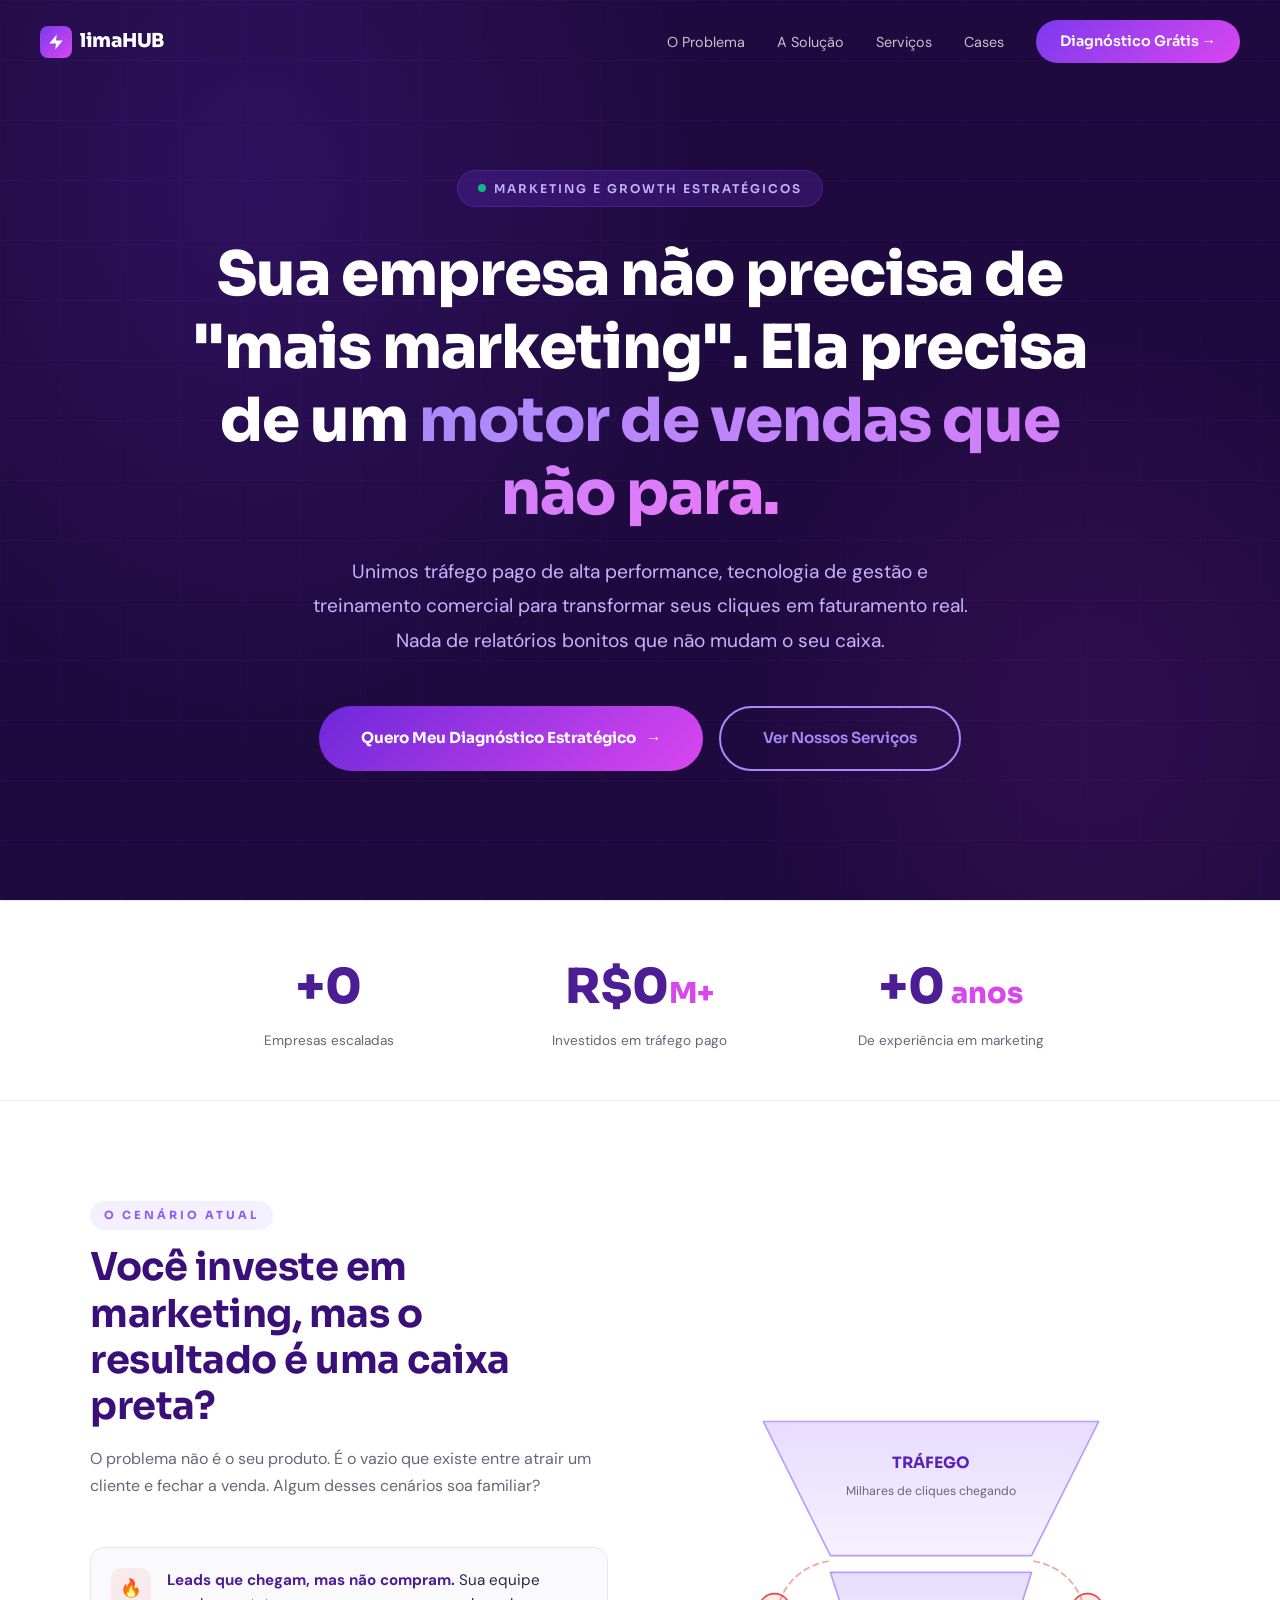
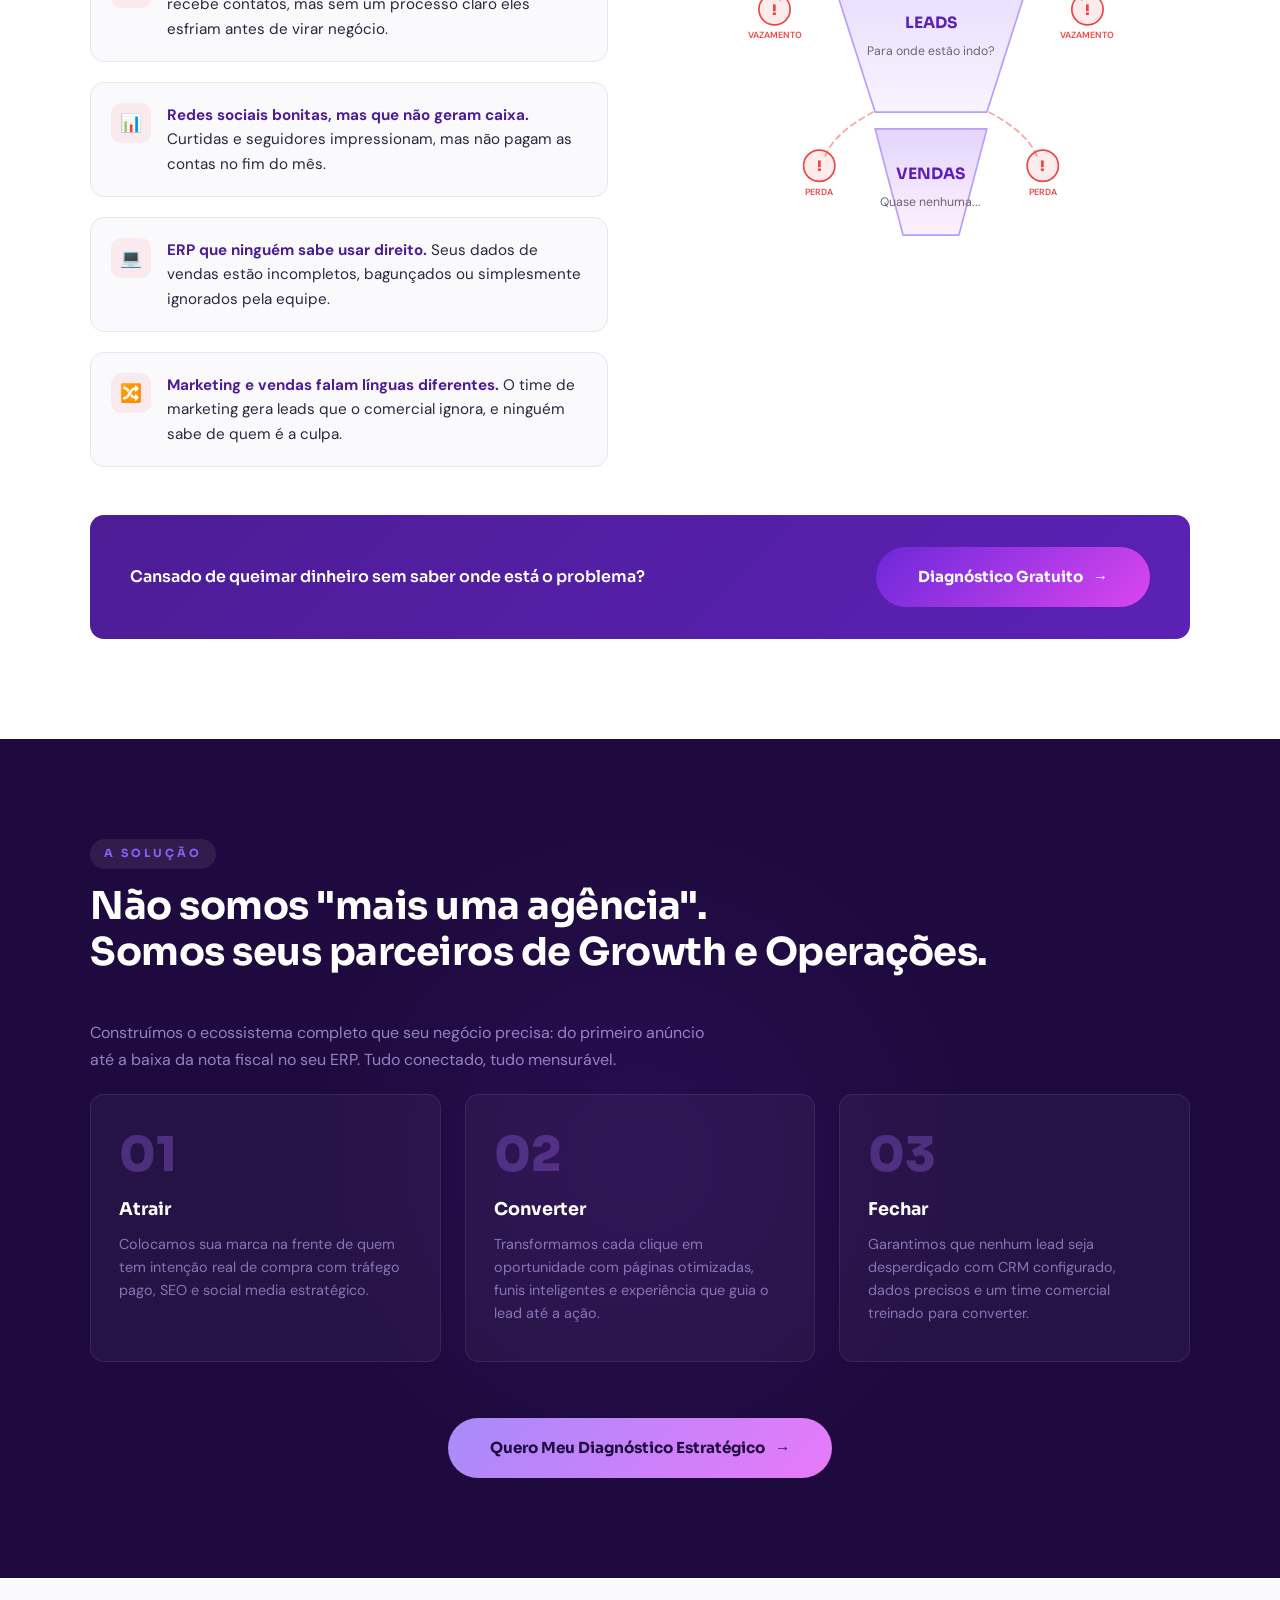
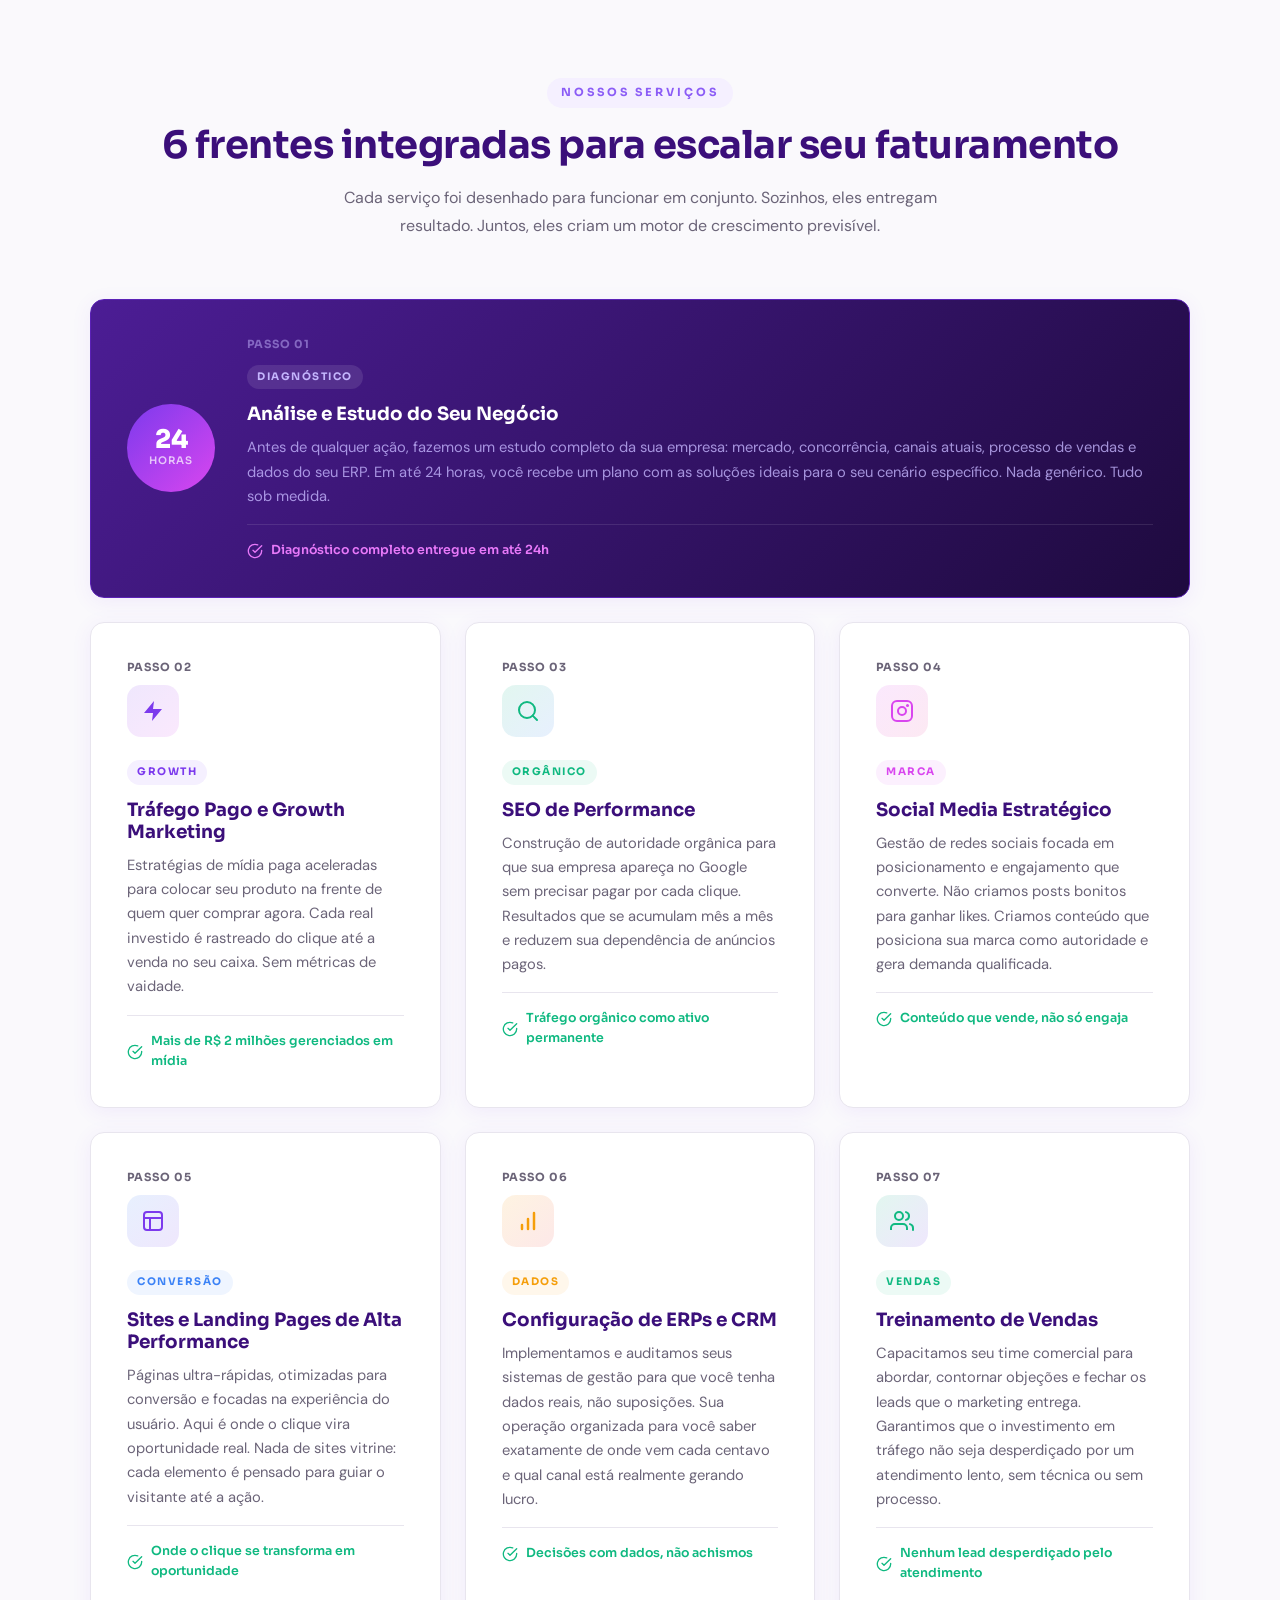
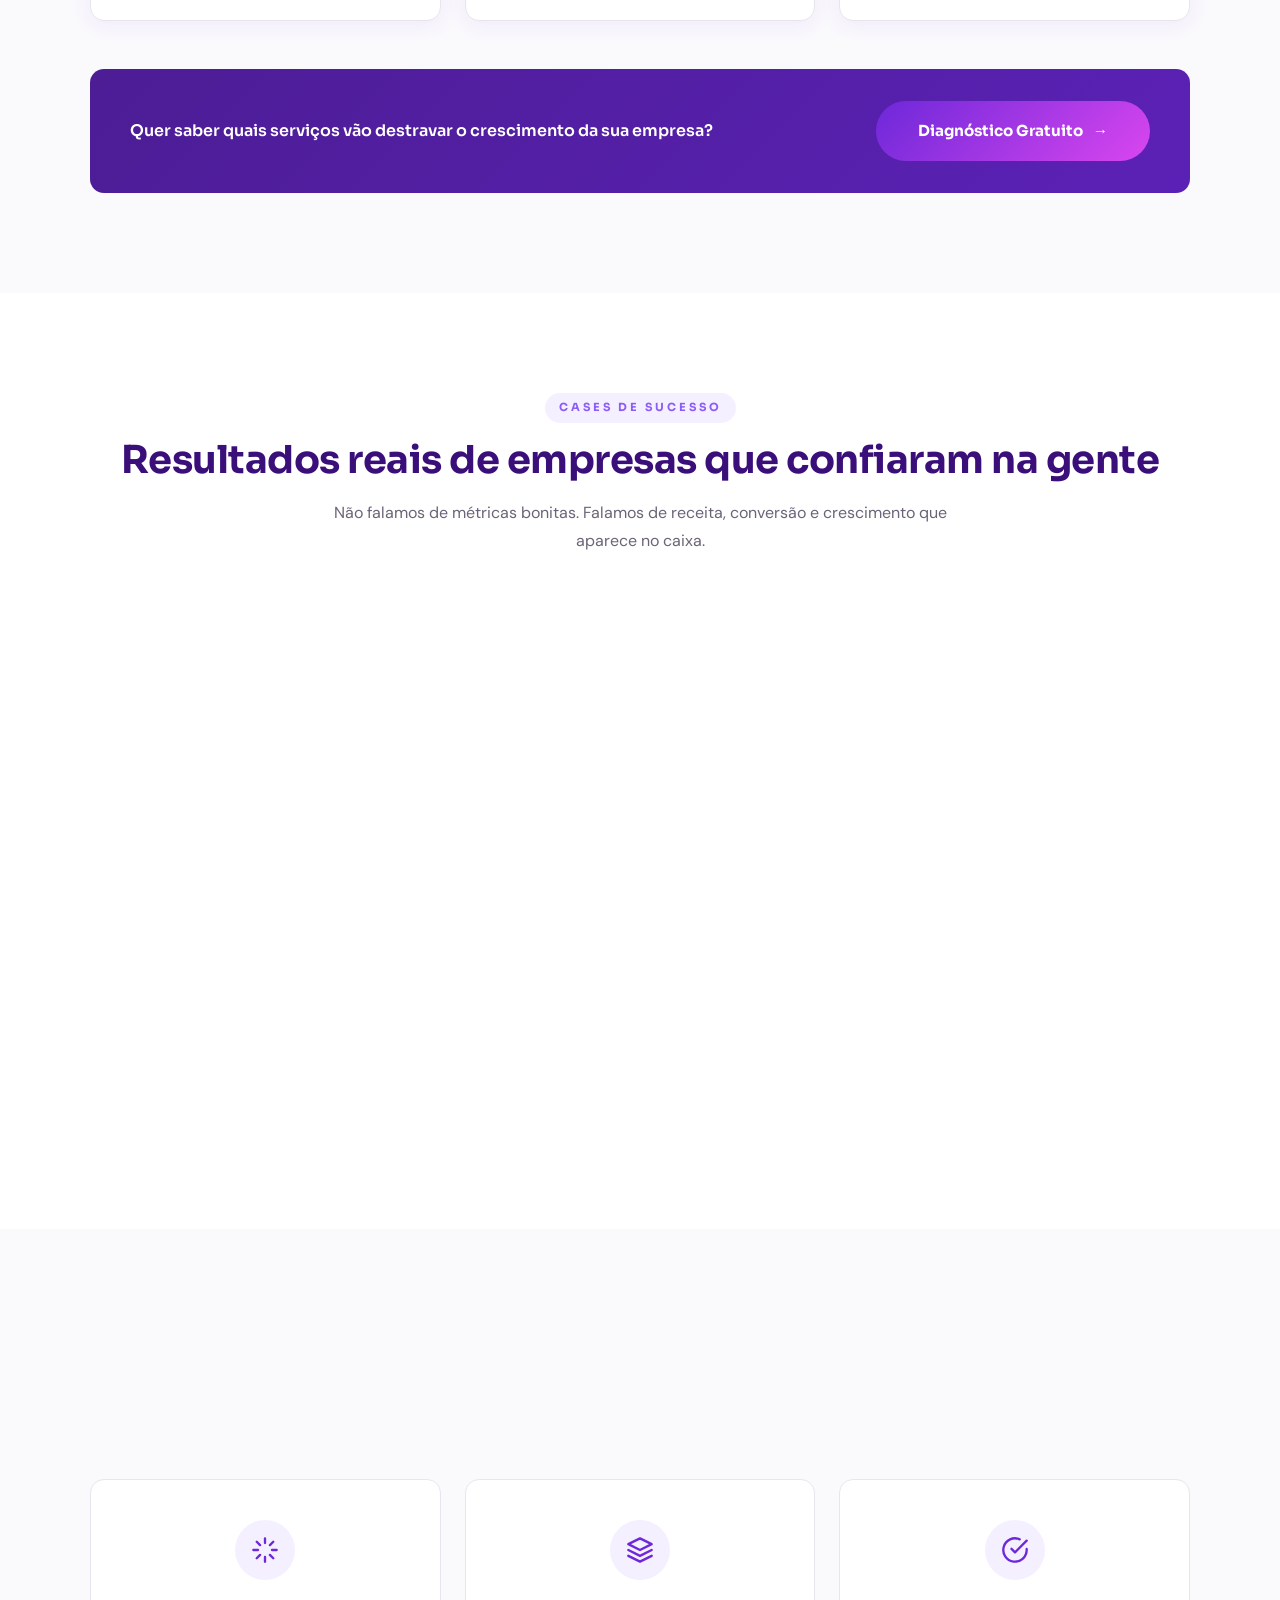
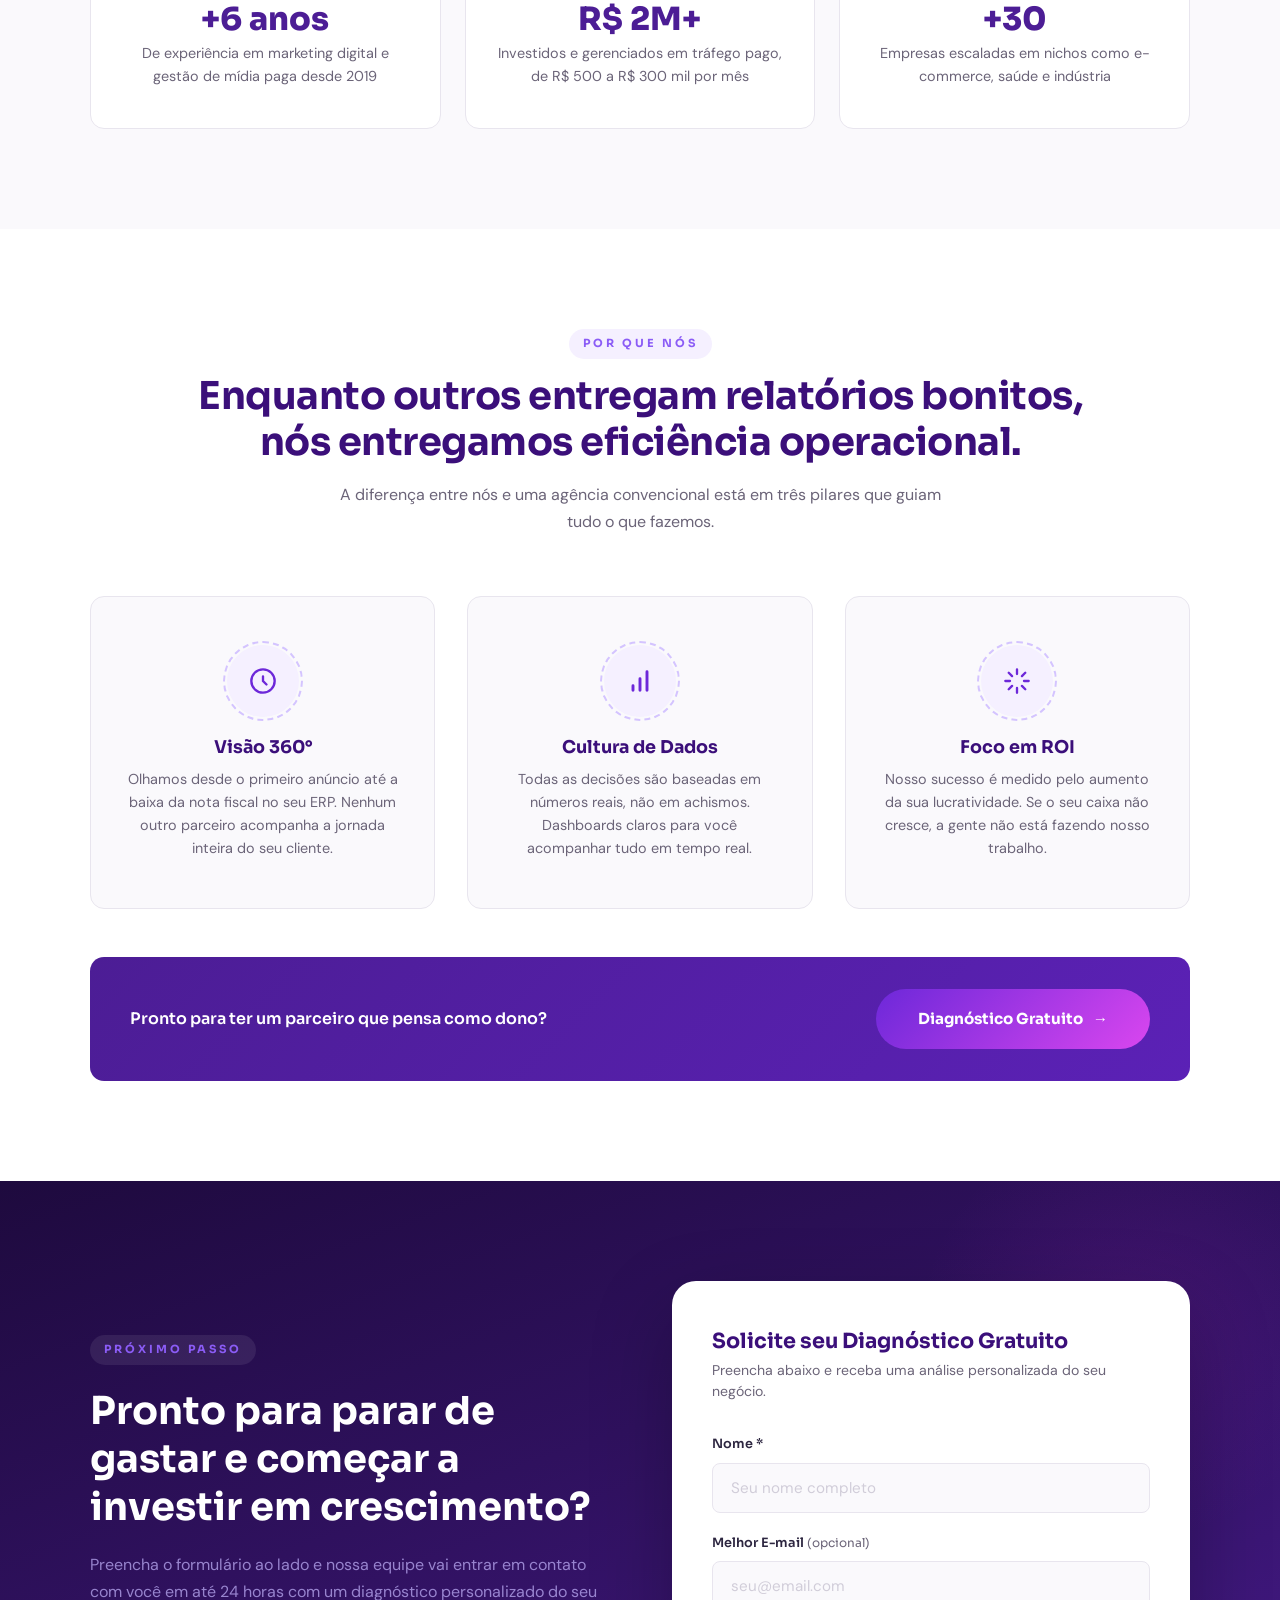
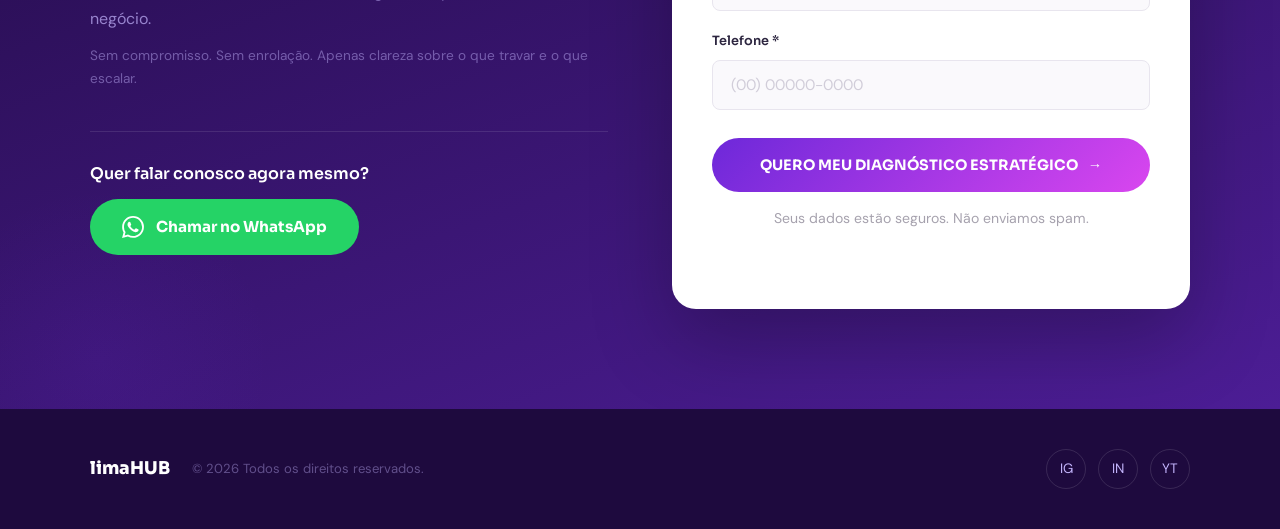
==== commit 2dbdac71: "Ajustes finalizados: script formulário, nome e direcionamento whatsapp" ====
--- a/1versao/lp/index.html
+++ b/1versao/lp/index.html
@@ -3,7 +3,7 @@
 <head>
 <meta charset="UTF-8">
 <meta name="viewport" content="width=device-width, initial-scale=1.0">
-<title>Growth Engine | Marketing de Performance + Vendas</title>
+<title> limaHUB | Marketing de Performance + Vendas</title>
 <link href="https://fonts.googleapis.com/css2?family=Sora:wght@300;400;600;700;800&family=DM+Sans:ital,wght@0,400;0,500;0,700;1,400&display=swap" rel="stylesheet">
 <link rel="stylesheet" href="styles.css">
 </head>
@@ -18,7 +18,7 @@
       <div class="logo-icon">
         <svg width="18" height="18" fill="none" viewBox="0 0 24 24"><path d="M13 2L3 14h9l-1 8 10-12h-9l1-8z" fill="#fff"/></svg>
       </div>
-      Growth Engine
+      limaHUB
     </a>
     <ul class="nav-links">
       <li><a href="#problema">O Problema</a></li>
@@ -45,7 +45,7 @@
       Sua empresa não precisa de<br>"mais marketing". Ela precisa de um <span class="gradient-text">motor de vendas que não para.</span>
     </h1>
     <p class="hero-sub reveal reveal-delay-2">
-      Unimos tráfego de alta performance, tecnologia de gestão e treinamento comercial para transformar seus cliques em faturamento real. Nada de relatórios bonitos que não mudam o seu caixa.
+      Unimos tráfego pago de alta performance, tecnologia de gestão e treinamento comercial para transformar seus cliques em faturamento real. Nada de relatórios bonitos que não mudam o seu caixa.
     </p>
     <div class="hero-cta-group reveal reveal-delay-3">
       <a href="#diagnostico" class="btn-primary">
@@ -524,7 +524,7 @@
 
       <div class="whatsapp-block">
         <h3>Quer falar conosco agora mesmo?</h3>
-        <a href="https://wa.me/5500000000000?text=Olá!%20Vim%20pelo%20site%20e%20quero%20saber%20mais%20sobre%20o%20diagnóstico%20de%20growth." class="btn-whatsapp" target="_blank" rel="noopener">
+        <a href="https://wa.me/5542998542014?text=Olá!%20Vim%20pelo%20site%20e%20quero%20saber%20mais%20sobre%20o%20diagnóstico%20de%20growth." class="btn-whatsapp" target="_blank" rel="noopener">
           <svg width="22" height="22" viewBox="0 0 24 24" fill="currentColor"><path d="M17.472 14.382c-.297-.149-1.758-.867-2.03-.967-.273-.099-.471-.148-.67.15-.197.297-.767.966-.94 1.164-.173.199-.347.223-.644.075-.297-.15-1.255-.463-2.39-1.475-.883-.788-1.48-1.761-1.653-2.059-.173-.297-.018-.458.13-.606.134-.133.298-.347.446-.52.149-.174.198-.298.298-.497.099-.198.05-.371-.025-.52-.075-.149-.669-1.612-.916-2.207-.242-.579-.487-.5-.669-.51-.173-.008-.371-.01-.57-.01-.198 0-.52.074-.792.372-.272.297-1.04 1.016-1.04 2.479 0 1.462 1.065 2.875 1.213 3.074.149.198 2.096 3.2 5.077 4.487.709.306 1.262.489 1.694.625.712.227 1.36.195 1.871.118.571-.085 1.758-.719 2.006-1.413.248-.694.248-1.289.173-1.413-.074-.124-.272-.198-.57-.347m-5.421 7.403h-.004a9.87 9.87 0 01-5.031-1.378l-.361-.214-3.741.982.998-3.648-.235-.374a9.86 9.86 0 01-1.51-5.26c.001-5.45 4.436-9.884 9.888-9.884 2.64 0 5.122 1.03 6.988 2.898a9.825 9.825 0 012.893 6.994c-.003 5.45-4.437 9.884-9.885 9.884m8.413-18.297A11.815 11.815 0 0012.05 0C5.495 0 .16 5.335.157 11.892c0 2.096.547 4.142 1.588 5.945L.057 24l6.305-1.654a11.882 11.882 0 005.683 1.448h.005c6.554 0 11.89-5.335 11.893-11.893a11.821 11.821 0 00-3.48-8.413z"/></svg>
           Chamar no WhatsApp
         </a>
@@ -570,7 +570,7 @@
 <footer class="site-footer">
   <div class="footer-inner">
     <div class="footer-brand-mini">
-      <h4>Growth Engine</h4>
+      <h4>limaHUB</h4>
       <span>© 2026 Todos os direitos reservados.</span>
     </div>
     <div class="footer-social">
